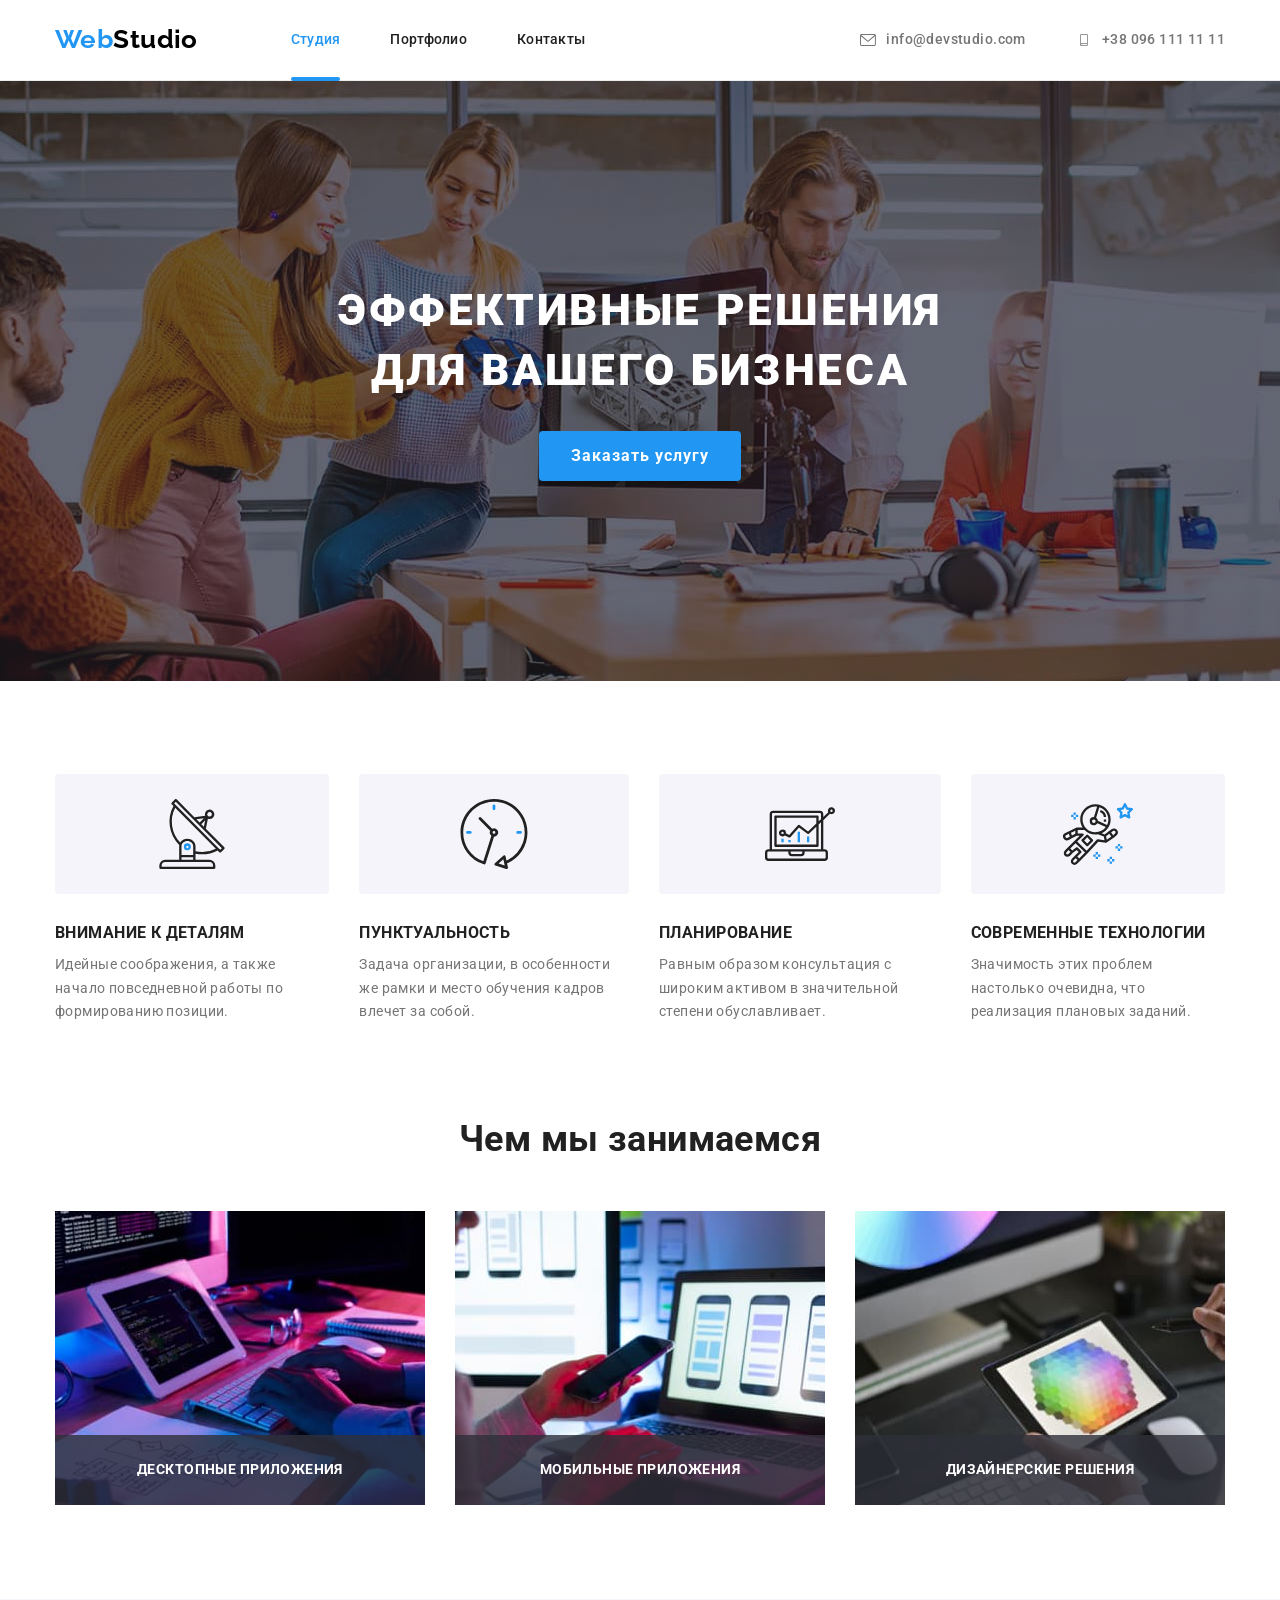
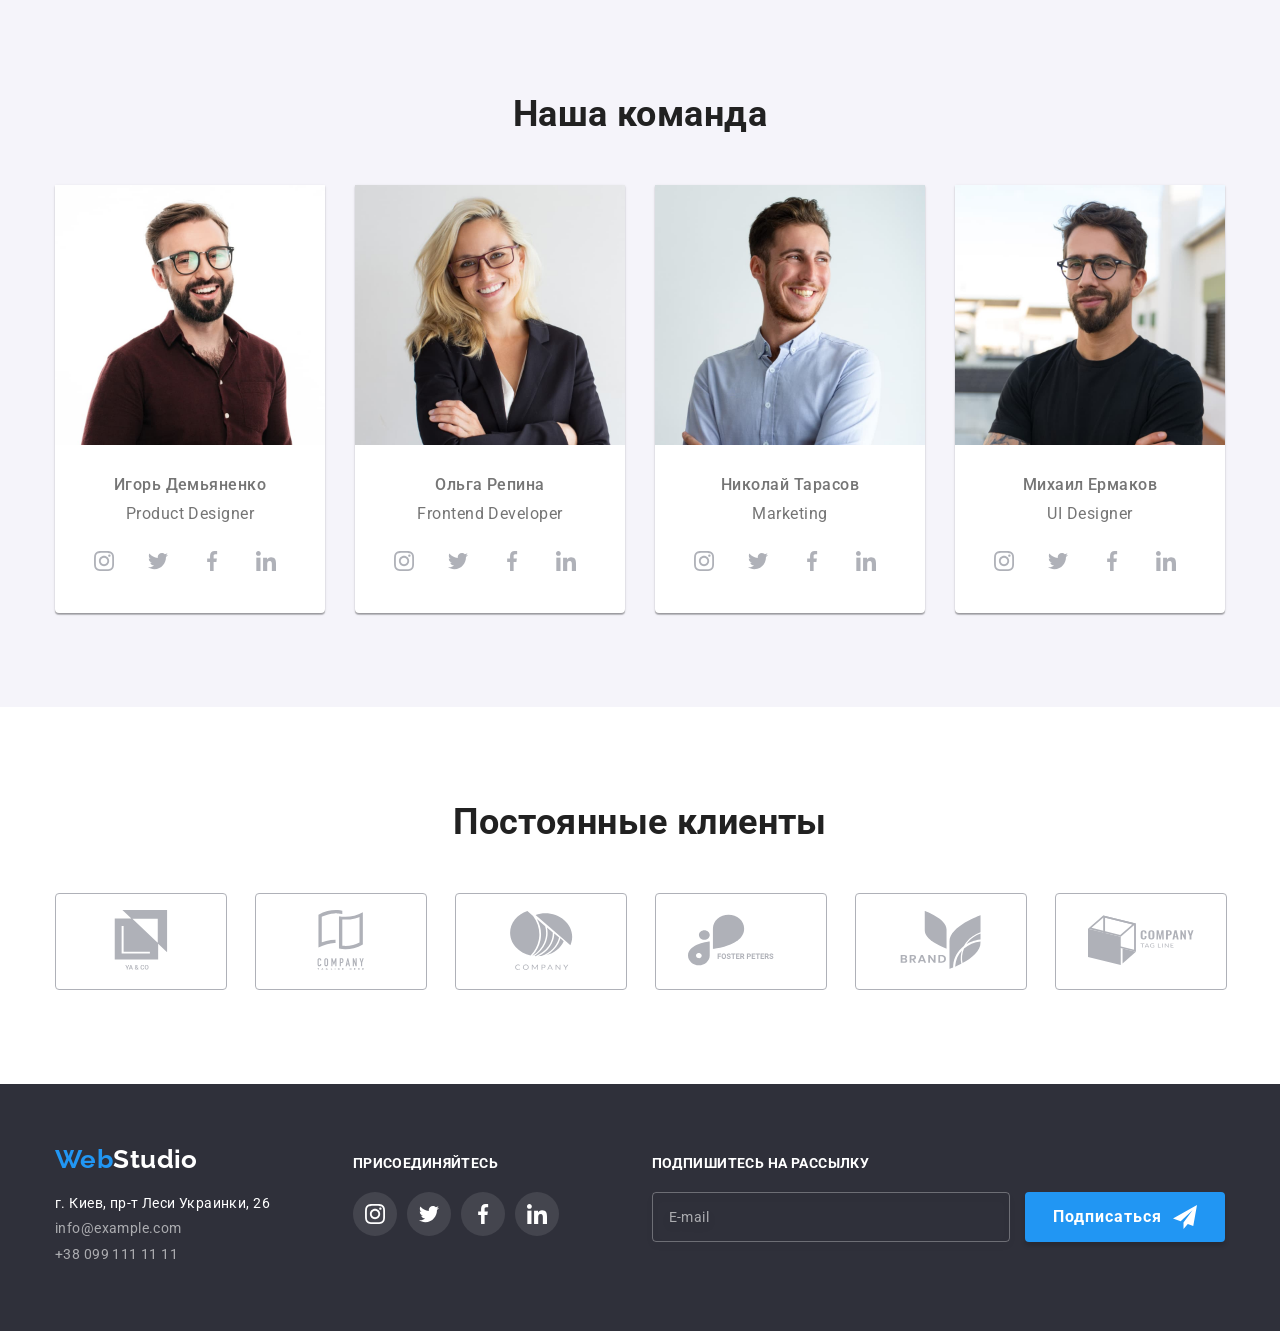
==== index.html @ c9995d9b "Добавляет БЭМ и SASS" ====
<!DOCTYPE html>
<html lang="ru">
  <head>
    <meta charset="UTF-8" />
    <meta http-equiv="X-UA-Compatible" content="IE=edge" />
    <meta name="viewport" content="width=device-width, initial-scale=1.0" />
    <title>Web Studio</title>
    <link rel="preconnect" href="https://fonts.gstatic.com" />
    <link
      href="https://fonts.googleapis.com/css2?family=Raleway:wght@700&family=Roboto:wght@400;500;700;900&display=swap"
      rel="stylesheet"
    />
    <link
      rel="stylesheet"
      href="https://cdnjs.cloudflare.com/ajax/libs/modern-normalize/1.0.0/modern-normalize.min.css"
    />
    <link rel="stylesheet" href="./css/main.min.css" />
  </head>
  <body>
    <!-- Шапка сайта -->
    <header class="site-header">
      <div class="conteiner site-header__conteiner">
        <!-- Логотип -->
        <a href="./index.html" class="logo"><span class="logo__accent">Web</span>Studio</a>
        <!-- Навигация -->
        <nav class="site-header__nav">
          <ul class="site-nav__list">
            <li class="site-nav__item">
              <a href="./index.html" class="site-nav__link site-nav__link--current">Студия</a>
            </li>
            <li class="site-nav__item">
              <a href="./portfolio.html" class="site-nav__link">Портфолио</a>
            </li>
            <li class="site-nav__item"><a href="#" class="site-nav__link">Контакты</a></li>
          </ul>
        </nav>
        <!-- Контакты в шапке -->
        <ul class="header-contacts">
          <li class="header-contacts__item">
            <a href="mailto:info@devstudio.com" class="link header-contacts__link">
              <svg class="header-contacts__icon">
                <use href="./images/icons/icons.svg#icon-envelope"></use>
              </svg>
              info@devstudio.com</a
            >
          </li>
          <li class="header-contacts__item">
            <a href="tel:+380961111111" class="header-contacts__link">
              <svg class="header-contacts__icon">
                <use href="./images/icons/icons.svg#icon-smartphone"></use>
              </svg>
              +38 096 111 11 11</a
            >
          </li>
        </ul>
      </div>
    </header>

    <!-- Основной контент -->
    <main>
      <!-- Герой -->
      <section class="hero">
        <div class="conteiner hero__conteiner">
          <h1 class="hero__title">Эффективные решения <br />для вашего бизнеса</h1>

          <button type="button" class="btn-hero" data-modal-open>Заказать услугу</button>
        </div>
      </section>

      <!-- Особенности -->
      <section class="feature">
        <div class="conteiner">
          <h2 class="visually-hidden">Особенности</h2>
          <ul class="feature__list">
            <li class="feature__item feature__item--details">
              <h3 class="feature__title">Внимание к деталям</h3>
              <p>
                Идейные соображения, а также начало повседневной работы по формированию позиции.
              </p>
            </li>
            <li class="feature__item feature__item--clock">
              <h3 class="feature__title">Пунктуальность</h3>
              <p>
                Задача организации, в особенности же рамки и место обучения кадров влечет за собой.
              </p>
            </li>
            <li class="feature__item feature__item--diagram">
              <h3 class="feature__title">Планирование</h3>
              <p>
                Равным образом консультация с широким активом в значительной степени обуславливает.
              </p>
            </li>
            <li class="feature__item feature__item--astronaut">
              <h3 class="feature__title">Современные технологии</h3>
              <p>Значимость этих проблем настолько очевидна, что реализация плановых заданий.</p>
            </li>
          </ul>
        </div>
      </section>

      <!-- Чем мы занимаемся -->
      <section class="our-work">
        <div class="conteiner">
          <h2 class="conteiner__title">Чем мы занимаемся</h2>

          <ul class="work__list">
            <li class="work__item">
              <img src="./images/dev.jpg" alt="Разработка" width="370" class="work__image" />
              <p class="work__title">Десктопные приложения</p>
            </li>
            <li class="work__item">
              <img
                src="./images/mobile.jpg"
                alt="Мобильные приложения"
                width="370"
                class="work__image"
              />
              <p class="work__title">Мобильные приложения</p>
            </li>
            <li class="work__item">
              <img src="./images/design.jpg" alt="Дизайн" width="370" class="work__image" />
              <p class="work__title">Дизайнерские решения</p>
            </li>
          </ul>
        </div>
      </section>

      <!-- Наша команда -->
      <section class="team-section">
        <div class="conteiner">
          <h2 class="conteiner__title">Наша команда</h2>
          <ul class="team">
            <li class="team__item">
              <img
                src="./images/team/designer.jpg"
                alt="Фото Игоря Демьяненко"
                width="270"
                class="team__image"
              />
              <div class="team__description">
                <h3 class="team__title">Игорь Демьяненко</h3>
                <p class="team__profession">Product Designer</p>
                <ul class="social">
                  <li class="social__item">
                    <a href="#" class="link social__link">
                      <svg class="social__icon">
                        <use href="./images/icons/icons.svg#icon-instagram"></use>
                      </svg>
                    </a>
                  </li>
                  <li class="social__item">
                    <a href="#" class="social__link">
                      <svg class="social__icon">
                        <use href="./images/icons/icons.svg#icon-twitter"></use>
                      </svg>
                    </a>
                  </li>
                  <li class="social__item">
                    <a href="#" class="social__link">
                      <svg class="social__icon">
                        <use href="./images/icons/icons.svg#icon-facebook"></use>
                      </svg>
                    </a>
                  </li>
                  <li class="social__item">
                    <a href="#" class="social__link">
                      <svg class="social__icon">
                        <use href="./images/icons/icons.svg#icon-linkedin"></use>
                      </svg>
                    </a>
                  </li>
                </ul>
              </div>
            </li>
            <li class="team__item">
              <img
                src="./images/team/developer.jpg"
                alt="Фото Ольги Репиной"
                width="270"
                class="team__image"
              />
              <div class="team__description">
                <h3 class="team__title">Ольга Репина</h3>
                <p class="team__profession">Frontend Developer</p>
                <ul class="social">
                  <li class="social__item">
                    <a href="#" class="social__link">
                      <svg class="social__icon">
                        <use href="./images/icons/icons.svg#icon-instagram"></use>
                      </svg>
                    </a>
                  </li>
                  <li class="social__item">
                    <a href="#" class="social__link">
                      <svg class="social__icon">
                        <use href="./images/icons/icons.svg#icon-twitter"></use>
                      </svg>
                    </a>
                  </li>
                  <li class="social__item">
                    <a href="#" class="social__link">
                      <svg class="social__icon">
                        <use href="./images/icons/icons.svg#icon-facebook"></use>
                      </svg>
                    </a>
                  </li>
                  <li class="social__item">
                    <a href="#" class="social__link">
                      <svg class="social__icon">
                        <use href="./images/icons/icons.svg#icon-linkedin"></use>
                      </svg>
                    </a>
                  </li>
                </ul>
              </div>
            </li>
            <li class="team__item">
              <img
                src="./images/team/marketing.jpg"
                alt="Фото Николая Тарасова"
                width="270"
                class="team__image"
              />
              <div class="team__description">
                <h3 class="team__title">Николай Тарасов</h3>
                <p class="team__profession">Marketing</p>
                <ul class="social">
                  <li class="social__item">
                    <a href="#" class="social__link">
                      <svg class="social__icon">
                        <use href="./images/icons/icons.svg#icon-instagram"></use>
                      </svg>
                    </a>
                  </li>
                  <li class="social__item">
                    <a href="#" class="social__link">
                      <svg class="social__icon">
                        <use href="./images/icons/icons.svg#icon-twitter"></use>
                      </svg>
                    </a>
                  </li>
                  <li class="social__item">
                    <a href="#" class="social__link">
                      <svg class="social__icon">
                        <use href="./images/icons/icons.svg#icon-facebook"></use>
                      </svg>
                    </a>
                  </li>
                  <li class="social__item">
                    <a href="#" class="social__link">
                      <svg class="social__icon">
                        <use href="./images/icons/icons.svg#icon-linkedin"></use>
                      </svg>
                    </a>
                  </li>
                </ul>
              </div>
            </li>
            <li class="team__item">
              <img
                src="./images/team/uidesigner.jpg"
                alt="Фото Михаила Ермакова"
                width="270"
                class="team__image"
              />
              <div class="team__description">
                <h3 class="team__title">Михаил Ермаков</h3>
                <p class="team__profession">UI Designer</p>
                <ul class="social">
                  <li class="social__item">
                    <a href="#" class="social__link">
                      <svg class="social__icon">
                        <use href="./images/icons/icons.svg#icon-instagram"></use>
                      </svg>
                    </a>
                  </li>
                  <li class="social__item">
                    <a href="#" class="social__link">
                      <svg class="social__icon">
                        <use href="./images/icons/icons.svg#icon-twitter"></use>
                      </svg>
                    </a>
                  </li>
                  <li class="social__item">
                    <a href="#" class="social__link">
                      <svg class="social__icon">
                        <use href="./images/icons/icons.svg#icon-facebook"></use>
                      </svg>
                    </a>
                  </li>
                  <li class="social__item">
                    <a href="#" class="social__link">
                      <svg class="social__icon">
                        <use href="./images/icons/icons.svg#icon-linkedin"></use>
                      </svg>
                    </a>
                  </li>
                </ul>
              </div>
            </li>
          </ul>
        </div>
      </section>

      <!-- Постоянные клиенты -->
      <section class="clients">
        <div class="conteiner">
          <h2 class="conteiner__title">Постоянные клиенты</h2>
          <ul class="clients__list">
            <li class="clients__item">
              <a href="#" class="clients__link">
                <svg class="clients__icon">
                  <use href="./images/icons/icons.svg#icon-yaco"></use>
                </svg>
              </a>
            </li>
            <li class="clients__item">
              <a href="#" class="clients__link">
                <svg class="clients__icon">
                  <use href="./images/icons/icons.svg#icon-tagline"></use>
                </svg>
              </a>
            </li>
            <li class="clients__item">
              <a href="#" class="clients__link">
                <svg class="clients__icon">
                  <use href="./images/icons/icons.svg#icon-company"></use>
                </svg>
              </a>
            </li>
            <li class="clients__item">
              <a href="#" class="clients__link">
                <svg class="clients__icon">
                  <use href="./images/icons/icons.svg#icon-foster"></use>
                </svg>
              </a>
            </li>
            <li class="clients__item">
              <a href="#" class="clients__link">
                <svg class="clients__icon">
                  <use href="./images/icons/icons.svg#icon-brand"></use>
                </svg>
              </a>
            </li>
            <li class="clients__item">
              <a href="#" class="clients__link">
                <svg class="clients__icon">
                  <use href="./images/icons/icons.svg#icon-taglineco"></use>
                </svg>
              </a>
            </li>
          </ul>
        </div>
      </section>
    </main>

    <!-- Футер -->
    <footer class="site-footer">
      <div class="conteiner site-footer__conteiner">
        <div class="contact-box">
          <a href="./index.html" class="logo site-footer__logo"
            ><span class="logo__accent">Web</span>Studio</a
          >
          <address>
            <ul class="contact-box__list">
              <li class="contact-box__item">
                <p class="contact-box__address">г. Киев, пр-т Леси Украинки, 26</p>
              </li>
              <li class="contact-box__item">
                <a href="mailto:info@example.com" class="contact-box__link">info@example.com</a>
              </li>
              <li class="contact-box__item">
                <a href="tel:+380991111111" class="contact-box__link">+38 099 111 11 11</a>
              </li>
            </ul>
          </address>
        </div>
        <div class="footer-social">
          <h2 class="footer-social__title">Присоединяйтесь</h2>
          <ul class="footer-social__list">
            <li class="footer-social__item">
              <a href="#" class="footer-socail__link footer-socail__link--instagram"> </a>
            </li>
            <li class="footer-social__item">
              <a href="#" class="footer-socail__link footer-socail__link--twitter"> </a>
            </li>
            <li class="footer-social__item">
              <a href="#" class="footer-socail__link footer-socail__link--facebook"> </a>
            </li>
            <li class="footer-social__item">
              <a href="#" class="footer-socail__link footer-socail__link--linkedin"> </a>
            </li>
          </ul>
        </div>
        <div class="mailing-form">
          <form class="js-mailing-form" autocomplete="off">
            <label for="email" class="js-mailing-form__label">Подпишитесь на рассылку</label>

            <input
              type="email"
              name="mail"
              id="email"
              class="js-mailing-form__input"
              placeholder="E-mail"
              required
            />
            <button type="submit" class="btn-mailing">
              Подписаться
              <svg class="js-mailing-form__icon">
                <use href="./images/icons/icons.svg#icon-send"></use>
              </svg>
            </button>
          </form>
        </div>
      </div>
    </footer>

    <!-- Модальное окно -->

    <div class="backdrop is-hidden" data-modal>
      <div class="modal">
        <button type="button" class="btn-close" data-modal-close>
          <svg class="btn-close__icon">
            <use href="./images/icons/icons.svg#icon-close"></use>
          </svg>
        </button>

        <form class="js-order-form" autocomplete="off">
          <p class="js-order-form__title">Оставьте свои данные, мы вам перезвоним</p>

          <label class="js-order-form__field">
            <span class="js-order-form__label">Имя</span>
            <input type="text" name="user-name" class="js-order-form__input" required />
            <svg class="js-order-form__icon">
              <use href="./images/icons/icons.svg#icon-person"></use>
            </svg>
          </label>

          <label class="js-order-form__field">
            <span class="js-order-form__label">Телефон</span>
            <input type="tel" name="phone_number" class="js-order-form__input" required />
            <svg class="js-order-form__icon">
              <use href="./images/icons/icons.svg#icon-tel"></use>
            </svg>
          </label>

          <label class="js-order-form__field">
            <span class="js-order-form__label">Почта</span>
            <input type="email" name="mail" class="js-order-form__input" required />
            <svg class="js-order-form__icon">
              <use href="./images/icons/icons.svg#icon-mail"></use>
            </svg>
          </label>

          <label class="js-order-form__field js-order-form__field--comment">
            <span class="js-order-form__label">Комментарий</span>
            <textarea
              name="comment"
              rows="5"
              placeholder="Введите текст"
              class="js-order-form__comment"
            ></textarea>
          </label>

          <label class="js-order-form__consent">
            <input
              type="checkbox"
              name="policy"
              class="visually-hidden js-order-form__checkbox"
              required
            />
            <svg class="js-order-form__icon--checkbox">
              <use href="./images/icons/icons.svg#icon-check"></use>
            </svg>
            <span class="js-order-form__consent-text"
              >Соглашаюсь с рассылкой и принимаю&nbsp;<a href="#" class="js-order-form__contract"
                >Условия договора</a
              ></span
            >
          </label>

          <button type="submit" class="btn-submit">Отправить</button>
        </form>
      </div>
    </div>

    <script src="./js/modal.js"></script>
    <script>
      (() => {
        document.querySelector('.js-mailing-form').addEventListener('submit', e => {
          e.preventDefault();

          new FormData(e.currentTarget).forEach((value, name) => console.log(`${name}: ${value}`));
          e.currentTarget.reset();
        });
      })();
    </script>

    <script>
      (() => {
        document.querySelector('.js-order-form').addEventListener('submit', e => {
          e.preventDefault();

          new FormData(e.currentTarget).forEach((value, name) => console.log(`${name}: ${value}`));

          e.currentTarget.reset();
        });
      })();
    </script>
  </body>
</html>
---- css/main.min.css ----
.hero,.feature,.our-work,.team-section,.clients,.portfolio{margin:0;padding-top:94px;padding-bottom:94px}.conteiner__title,.feature__title,.work__title,.card__title,.footer-social__title,.js-mailing-form__label,.js-order-form__title{font-weight:700;margin-top:0}.logo,.site-nav__link,.header-contacts__link,.social__link,.clients__link,.portfolio__link,.contact-box__link,.footer-socail__link{text-decoration:none;-webkit-transition-property:background-color, color, border-color, fill, -webkit-box-shadow;transition-property:background-color, color, border-color, fill, -webkit-box-shadow;transition-property:background-color, color, box-shadow, border-color, fill;transition-property:background-color, color, box-shadow, border-color, fill, -webkit-box-shadow;-webkit-transition-duration:250ms;transition-duration:250ms;-webkit-transition-timing-function:cubic-bezier(0.4, 0, 0.2, 1);transition-timing-function:cubic-bezier(0.4, 0, 0.2, 1)}.site-nav__list,.header-contacts,.feature__list,.work__list,.team,.social,.clients__list,.filter__list,.portfolio__list,.contact-box__list,.footer-social__list{padding:0;margin:0;list-style:none}.btn-hero,.btn-filter,.btn-mailing,.btn-submit{text-align:center;font-family:inherit;font-weight:500;font-size:16px;line-height:1.63;cursor:pointer;border:0;border-radius:4px;-webkit-transition-property:background-color, color, -webkit-box-shadow;transition-property:background-color, color, -webkit-box-shadow;transition-property:background-color, color, box-shadow;transition-property:background-color, color, box-shadow, -webkit-box-shadow;-webkit-transition-duration:250ms;transition-duration:250ms;-webkit-transition-timing-function:cubic-bezier(0.4, 0, 0.2, 1);transition-timing-function:cubic-bezier(0.4, 0, 0.2, 1)}.visually-hidden:not(:focus):not(:active){width:1px;height:1px;margin:-1px;border:0;padding:0;white-space:nowrap;-webkit-clip-path:inset(100%);clip-path:inset(100%);clip:rect(0 0 0 0);overflow:hidden}body{color:#757575;font-family:Roboto,sans-serif;font-size:14px;letter-spacing:0.03em}h1,h2,h3,p{margin:0}.conteiner{display:block;width:1200px;margin-left:auto;margin-right:auto;margin-top:0;margin-bottom:0;padding:0 15px}.conteiner__title{font-size:36px;line-height:1.17;text-align:center;color:#212121}.site-header{background-color:#fff;border-bottom:1px solid #ececec}.site-header__conteiner{display:-webkit-box;display:-ms-flexbox;display:flex;-webkit-box-align:center;-ms-flex-align:center;align-items:center}.logo{font-family:Raleway;font-weight:700;font-size:26px;line-height:1.2;color:#000}.logo__accent{color:#2196f3}.site-footer__logo{display:block;margin-bottom:20px;color:#fff}.site-header__nav{margin-left:93px;font-weight:500;line-height:1.14;letter-spacing:0.02em}.site-nav__list{display:-webkit-box;display:-ms-flexbox;display:flex}.site-nav__item:not(:last-child){margin-right:50px}.site-nav__link{display:block;padding-top:32px;padding-bottom:32px;color:#212121}.site-nav__link:hover,.site-nav__link:focus{color:#2196f3}.site-nav__link--current{position:relative;color:#2196f3}.site-nav__link--current::after{position:absolute;content:'';bottom:-1px;left:0;width:100%;height:4px;background:#2196f3;border-radius:2px}.header-contacts{display:-webkit-box;display:-ms-flexbox;display:flex;-webkit-box-align:center;-ms-flex-align:center;align-items:center;margin-left:auto;font-weight:500;font-size:14px;line-height:1.14}.header-contacts__item:not(:last-child){margin-right:50px}.header-contacts__link{display:-webkit-box;display:-ms-flexbox;display:flex;-webkit-box-align:center;-ms-flex-align:center;align-items:center;padding-top:32px;padding-bottom:32px;color:#757575}.header-contacts__link:hover,.header-contacts__link:focus{color:#2196f3}.header-contacts__icon{width:16px;height:12px;margin-right:10px;text-align:center;fill:currentColor}.btn-hero{padding-top:10px;padding-bottom:10px;padding-right:32px;padding-left:32px;font-weight:700;line-height:1.88;letter-spacing:0.06em;background-color:#2196f3;color:#fff;-webkit-box-shadow:0px 4px 4px rgba(0,0,0,0.15);box-shadow:0px 4px 4px rgba(0,0,0,0.15)}.btn-hero:focus,.btn-hero:hover{background-color:#188ce8}.btn-filter{padding:6px 22px;background-color:#f5f4fa;color:#212121}.btn-filter:hover,.btn-filter:focus,.btn-filter:active{background-color:#2196f3;color:#fff;-webkit-box-shadow:0px 3px 1px rgba(0,0,0,0.1),0px 1px 2px rgba(0,0,0,0.08),0px 2px 2px rgba(0,0,0,0.12);box-shadow:0px 3px 1px rgba(0,0,0,0.1),0px 1px 2px rgba(0,0,0,0.08),0px 2px 2px rgba(0,0,0,0.12)}.btn-mailing{display:-webkit-inline-box;display:-ms-inline-flexbox;display:inline-flex;-webkit-box-pack:justify;-ms-flex-pack:justify;justify-content:space-between;-webkit-box-align:center;-ms-flex-align:center;align-items:center;padding:10px 28px;width:200px;font-family:inherit;font-weight:700;line-height:1.875;letter-spacing:0.06em;background-color:#2196f3;color:#fff;-webkit-box-shadow:0px 4px 4px rgba(0,0,0,0.15);box-shadow:0px 4px 4px rgba(0,0,0,0.15)}.btn-mailing:focus,.btn-mailing:hover{background-color:#188ce8}.btn-close{display:-webkit-box;display:-ms-flexbox;display:flex;-webkit-box-pack:center;-ms-flex-pack:center;justify-content:center;-webkit-box-align:center;-ms-flex-align:center;align-items:center;position:absolute;top:8px;right:8px;width:30px;height:30px;background-color:#fff;border:1px solid rgba(0,0,0,0.1);border-radius:50%;cursor:pointer}.btn-close__icon{position:absolute;top:50%;-webkit-transform:translateY(-50%);transform:translateY(-50%);width:18px;height:18px;fill:#000;-webkit-transition-property:fill;transition-property:fill;-webkit-transition-duration:250ms;transition-duration:250ms;-webkit-transition-timing-function:cubic-bezier(0.4, 0, 0.2, 1);transition-timing-function:cubic-bezier(0.4, 0, 0.2, 1)}.btn-close:hover .btn-close__icon,.btn-close:focus .btn-close__icon{fill:#2196f3}.btn-submit{display:block;padding:10px 55px;margin-right:auto;margin-left:auto;font-family:inherit;letter-spacing:0.06em;font-weight:700;line-height:1.875;background-color:#2196f3;color:#fff;-webkit-box-shadow:0px 4px 4px rgba(0,0,0,0.15);box-shadow:0px 4px 4px rgba(0,0,0,0.15)}.btn-submit:focus,.btn-submit:hover{background-color:#188ce8}.hero{max-width:1600px;height:600px;margin-left:auto;margin-right:auto;padding:0;background-color:#c4c4c4;background-image:-webkit-gradient(linear, left top, right top, from(rgba(47,48,58,0.4)), to(rgba(47,48,58,0.4))),url("../images/hero.jpg");background-image:linear-gradient(to right, rgba(47,48,58,0.4), rgba(47,48,58,0.4)),url("../images/hero.jpg");background-repeat:no-repeat;background-position:center;background-size:cover}.hero__conteiner{padding-top:200px;padding-bottom:200px;text-align:center}.hero__title{margin-top:0;margin-right:auto;margin-bottom:30px;margin-left:auto;font-weight:900;font-size:44px;line-height:1.36;letter-spacing:0.06em;text-transform:uppercase;color:#fff}.feature__list{display:-webkit-box;display:-ms-flexbox;display:flex;line-height:1.71}.feature__item:not(:last-child){margin-right:30px}.feature__item::before{display:block;content:'';height:120px;margin-bottom:30px;border-radius:4px;background-size:70px;background-repeat:no-repeat;background-position:center;background-color:#f5f4fa}.feature__item--details::before{background-image:url(../images/icons/details-icon.svg)}.feature__item--clock::before{background-image:url(../images/icons/clock-icon.svg)}.feature__item--diagram::before{background-image:url(../images/icons/diagram-icon.svg)}.feature__item--astronaut::before{background-image:url(../images/icons/astronaut-icon.svg)}.feature__title{margin-bottom:10px;line-height:1.14;text-transform:uppercase;color:#212121}.our-work{padding-top:0}.conteiner__title{margin-bottom:50px}.work__list{display:-webkit-box;display:-ms-flexbox;display:flex}.work__image{display:block;height:auto}.work__item{width:calc((100% - 60px) / 3);position:relative}.work__item:not(last-child){margin-right:30px}.work__title{display:-webkit-box;display:-ms-flexbox;display:flex;-webkit-box-pack:center;-ms-flex-pack:center;justify-content:center;-webkit-box-align:center;-ms-flex-align:center;align-items:center;position:absolute;bottom:0;height:70px;margin-bottom:0;width:100%;text-transform:uppercase;background-color:rgba(47,48,58,0.8);color:#fff}.team-section{background-color:#f5f4fa}.team{display:-webkit-box;display:-ms-flexbox;display:flex}.team__item{background-color:#fff;-webkit-box-shadow:0px 1px 3px rgba(0,0,0,0.12),0px 1px 1px rgba(0,0,0,0.14),0px 2px 1px rgba(0,0,0,0.2);box-shadow:0px 1px 3px rgba(0,0,0,0.12),0px 1px 1px rgba(0,0,0,0.14),0px 2px 1px rgba(0,0,0,0.2);border-radius:0px 0px 4px 4px}.team__item:not(last-child){margin-right:30px}.team__image{display:block}.team__title{margin-bottom:10px;font-weight:500;font-size:16px;line-height:1.19;letter-spacing:0.03em}.team__description{padding-top:30px;padding-bottom:30px;text-align:center}.team__profession{margin-bottom:16px;font-size:16px;line-height:1.19;letter-spacing:0.03em}.social{display:-webkit-inline-box;display:-ms-inline-flexbox;display:inline-flex}.social__item{width:44px;height:44px}.social__item:not(last-child){margin-right:10px}.social__link{display:-webkit-box;display:-ms-flexbox;display:flex;width:44px;height:44px;-webkit-box-pack:center;-ms-flex-pack:center;justify-content:center;-webkit-box-align:center;-ms-flex-align:center;align-items:center;background-color:#fff;color:#afb1b8;border-radius:50%}.social__link:hover,.social__link:focus{background-color:#2196f3;color:#fff}.social__icon{width:20px;height:20px;fill:currentColor}.social__icon:hover,.social__icon:focus{fill:currentColor}.clients{background-color:#fff}.clients__list{display:-webkit-inline-box;display:-ms-inline-flexbox;display:inline-flex}.clients__item{width:170px}.clients__item:not(last-child){margin-right:30px}.clients__link{display:inline-block;padding:16px 32px;background-color:#fff;color:#afb1b8;border:1px solid #afb1b8;border-radius:4px}.clients__link:hover,.clients__link:focus{color:#2196f3;border-color:#2196f3}.clients__icon{width:106px;height:60px;fill:currentColor}.clients__icon:hover,.clients__icon:focus{fill:currentColor}.filter__list{display:-webkit-box;display:-ms-flexbox;display:flex;-ms-flex-wrap:nowrap;flex-wrap:nowrap;-webkit-box-pack:center;-ms-flex-pack:center;justify-content:center;margin-bottom:50px}.filter__item:not(:last-child){margin-right:8px}.portfolio__list{display:-webkit-box;display:-ms-flexbox;display:flex;-ms-flex-wrap:wrap;flex-wrap:wrap;margin:-15px}.portfolio__item{width:calc((100% - 90px) / 3);margin:15px}.portfolio__link{display:block}.portfolio__link:hover,.portfolio__link:focus{-webkit-box-shadow:0px 1px 1px rgba(0,0,0,0.12),0px 4px 4px rgba(0,0,0,0.06),1px 4px 6px rgba(0,0,0,0.16);box-shadow:0px 1px 1px rgba(0,0,0,0.12),0px 4px 4px rgba(0,0,0,0.06),1px 4px 6px rgba(0,0,0,0.16)}.card__thumb{position:relative;overflow:hidden}.card__image{display:block}.card__description{margin-top:0;padding:20px 24px;border:1px solid #eeeeee;border-top:0}.card__title{font-size:18px;line-height:2;letter-spacing:0.06em;color:#212121;margin-bottom:4px}.card__text{font-size:16px;line-height:1.87;letter-spacing:0.03em;color:#757575}.card__overlay{position:absolute;top:0;left:0;width:100%;height:100%;padding:63px 24px;-webkit-transform:translateY(100%);transform:translateY(100%);font-size:18px;line-height:1.556;letter-spacing:0.03em;color:#fff;background-color:rgba(33,150,243,0.9);-webkit-transition-property:-webkit-transform;transition-property:-webkit-transform;transition-property:transform;transition-property:transform, -webkit-transform;-webkit-transition-duration:250ms;transition-duration:250ms;-webkit-transition-timing-function:cubic-bezier(0.4, 0, 0.2, 1);transition-timing-function:cubic-bezier(0.4, 0, 0.2, 1)}.portfolio__link:hover .card__overlay{-webkit-transform:translateY(0);transform:translateY(0);overflow:auto}.portfolio__link:focus .card__overlay{-webkit-transform:translateY(0);transform:translateY(0);overflow:auto}.site-footer{font-size:14px;line-height:1.17;letter-spacing:0.03em;background-color:#2f303a;color:#fff;padding-top:60px;padding-bottom:60px}.site-footer__conteiner{display:-webkit-box;display:-ms-flexbox;display:flex;-ms-flex-wrap:wrap;flex-wrap:wrap;-webkit-box-align:baseline;-ms-flex-align:baseline;align-items:baseline;-webkit-box-pack:justify;-ms-flex-pack:justify;justify-content:space-between}.contact-box__list{display:-webkit-box;display:-ms-flexbox;display:flex;-webkit-box-orient:vertical;-webkit-box-direction:normal;-ms-flex-direction:column;flex-direction:column;font-family:inherit;font-style:normal}.contact-box__item:not(last-child){margin-bottom:9px}.contact-box__link{color:rgba(255,255,255,0.6)}.contact-box__link:hover,.contact-box__link:focus{color:#2196f3}.footer-social{display:-webkit-box;display:-ms-flexbox;display:flex;-webkit-box-orient:vertical;-webkit-box-direction:normal;-ms-flex-direction:column;flex-direction:column;font-family:inherit}.footer-social__title{margin-bottom:20px;font-size:14px;line-height:1.14;text-transform:uppercase}.footer-social__list{display:-webkit-box;display:-ms-flexbox;display:flex}.footer-social__item:not(last-child){margin-right:10px}.footer-socail__link{display:inline-block;width:44px;height:44px;background-repeat:no-repeat;background-position:center;background-size:20px;background-color:rgba(255,255,255,0.1);border-radius:50%}.footer-socail__link:hover,.footer-socail__link:focus{background-color:#2196f3}.footer-socail__link--instagram{background-image:url(../images/icons/instagram.svg)}.footer-socail__link--twitter{background-image:url(../images/icons/twitter.svg)}.footer-socail__link--facebook{background-image:url(../images/icons/facebook.svg)}.footer-socail__link--linkedin{background-image:url(../images/icons/linkedin.svg)}.js-mailing-form__label{display:block;margin-bottom:20px;font-size:14px;line-height:1.14;text-transform:uppercase}.js-mailing-form__input{width:358px;height:50px;padding:15px 16px;margin-right:12px;outline:none;color:#fff;background-color:inherit;border:1px solid rgba(255,255,255,0.3);-webkit-filter:drop-shadow(0px 4px 4px rgba(0,0,0,0.15));filter:drop-shadow(0px 4px 4px rgba(0,0,0,0.15));border-radius:4px}.js-mailing-form__input::-webkit-input-placeholder{line-height:1.25;letter-spacing:0.03em;color:rgba(255,255,255,0.6)}.js-mailing-form__input:-ms-input-placeholder{line-height:1.25;letter-spacing:0.03em;color:rgba(255,255,255,0.6)}.js-mailing-form__input::-ms-input-placeholder{line-height:1.25;letter-spacing:0.03em;color:rgba(255,255,255,0.6)}.js-mailing-form__input::placeholder{line-height:1.25;letter-spacing:0.03em;color:rgba(255,255,255,0.6)}.js-mailing-form__icon{width:24px;height:24px}.backdrop.is-hidden{visibility:hidden;opacity:0;pointer-events:none}.backdrop{position:fixed;top:0;left:0;width:100%;height:100%;visibility:visible;background-color:rgba(0,0,0,0.2);opacity:1;-webkit-transition-property:opacity, visibility;transition-property:opacity, visibility;-webkit-transition-duration:250ms;transition-duration:250ms;-webkit-transition-timing-function:cubic-bezier(0.4, 0, 0.2, 1);transition-timing-function:cubic-bezier(0.4, 0, 0.2, 1)}.modal{position:absolute;top:50%;left:50%;-webkit-transform:translate(-50%, -50%) scale(1);transform:translate(-50%, -50%) scale(1);opacity:1;width:528px;height:581px;-webkit-box-shadow:0px 1px 3px rgba(0,0,0,0.12),0px 1px 1px rgba(0,0,0,0.14),0px 2px 1px rgba(0,0,0,0.2);box-shadow:0px 1px 3px rgba(0,0,0,0.12),0px 1px 1px rgba(0,0,0,0.14),0px 2px 1px rgba(0,0,0,0.2);border-radius:4px;background-color:#fff;-webkit-transition:scale 500ms cubic-bezier(0.4, 0, 0.2, 1),-webkit-transform 250ms cubic-bezier(0.4, 0, 0.2, 1);transition:scale 500ms cubic-bezier(0.4, 0, 0.2, 1),-webkit-transform 250ms cubic-bezier(0.4, 0, 0.2, 1);transition:transform 250ms cubic-bezier(0.4, 0, 0.2, 1),scale 500ms cubic-bezier(0.4, 0, 0.2, 1);transition:transform 250ms cubic-bezier(0.4, 0, 0.2, 1),scale 500ms cubic-bezier(0.4, 0, 0.2, 1),-webkit-transform 250ms cubic-bezier(0.4, 0, 0.2, 1)}.backdrop.is-hidden .modal{-webkit-transform:translate(-50%, -50%) scale(1.1);transform:translate(-50%, -50%) scale(1.1)}.js-order-form{width:100%;height:100%;padding:40px}.js-order-form__title{margin-bottom:12px;font-size:20px;line-height:1.15;text-align:center;letter-spacing:0.03em;color:#212121}.js-order-form__field{position:relative;display:-webkit-box;display:-ms-flexbox;display:flex;-webkit-box-orient:vertical;-webkit-box-direction:normal;-ms-flex-direction:column;flex-direction:column;margin-bottom:10px}.js-order-form__label{margin-bottom:4px;font-family:inherit;font-size:12px;line-height:1.167;letter-spacing:0.01em}.js-order-form__input{height:40px;padding:11px 41px;font-family:inherit;font-size:12px;line-height:1.167;letter-spacing:0.01em;outline:none;color:#212121;border:1px solid rgba(33,33,33,0.2);border-radius:4px;-webkit-transition-property:border, color;transition-property:border, color;-webkit-transition-duration:250ms;transition-duration:250ms;-webkit-transition-timing-function:cubic-bezier(0.4, 0, 0.2, 1);transition-timing-function:cubic-bezier(0.4, 0, 0.2, 1)}.js-order-form__input:focus{border-color:#2196f3}.js-order-form__icon{position:absolute;bottom:50%;left:11px;width:18px;height:18px;-webkit-transform:translateY(100%);transform:translateY(100%);fill:#212121;-webkit-transition-property:fill;transition-property:fill;-webkit-transition-duration:250ms;transition-duration:250ms;-webkit-transition-timing-function:cubic-bezier(0.4, 0, 0.2, 1);transition-timing-function:cubic-bezier(0.4, 0, 0.2, 1)}.js-order-form__field:focus-within .js-order-form__icon{fill:#2196f3}.js-order-form__field--comment{margin-bottom:20px}.js-order-form__comment{width:100%;height:120px;resize:none;padding:12px 16px;outline:none;font-family:inherit;font-size:12px;line-height:1.167;letter-spacing:0.01em;color:#212121;border:1px solid rgba(33,33,33,0.2);border-radius:4px;-webkit-transition-property:border;transition-property:border;-webkit-transition-duration:250ms;transition-duration:250ms;-webkit-transition-timing-function:cubic-bezier(0.4, 0, 0.2, 1);transition-timing-function:cubic-bezier(0.4, 0, 0.2, 1)}.js-order-form__comment::-webkit-input-placeholder{color:rgba(117,117,117,0.5)}.js-order-form__comment:-ms-input-placeholder{color:rgba(117,117,117,0.5)}.js-order-form__comment::-ms-input-placeholder{color:rgba(117,117,117,0.5)}.js-order-form__comment::placeholder{color:rgba(117,117,117,0.5)}.js-order-form__comment:focus-within{border:1px solid #2196f3}.js-order-form__consent{display:-webkit-box;display:-ms-flexbox;display:flex;-ms-flex-pack:distribute;justify-content:space-around;-webkit-box-align:center;-ms-flex-align:center;align-items:center;margin-bottom:30px;-webkit-transition-property:outline;transition-property:outline;-webkit-transition-duration:250ms;transition-duration:250ms;-webkit-transition-timing-function:cubic-bezier(0.4, 0, 0.2, 1);transition-timing-function:cubic-bezier(0.4, 0, 0.2, 1)}.js-order-form__consent:focus-within{outline:1px solid #2196f3}.js-order-form__consent-text{line-height:1.714}.js-order-form__contract{color:#2196f3}.js-order-form__checkbox{position:absolute;width:1px;height:1px;margin:-1px;border:0;padding:0;clip:rect(0 0 0 0);overflow:hidden}.js-order-form__icon--checkbox{width:16px;height:15px;border:2px solid #212121;border-radius:2px;cursor:pointer;-webkit-transition-property:background-color;transition-property:background-color;-webkit-transition-duration:250ms;transition-duration:250ms;-webkit-transition-timing-function:cubic-bezier(0.4, 0, 0.2, 1);transition-timing-function:cubic-bezier(0.4, 0, 0.2, 1)}.js-order-form__checkbox:checked+.js-order-form__icon--checkbox{border:none;background-color:#2196f3}
/*# sourceMappingURL=main.min.css.map */
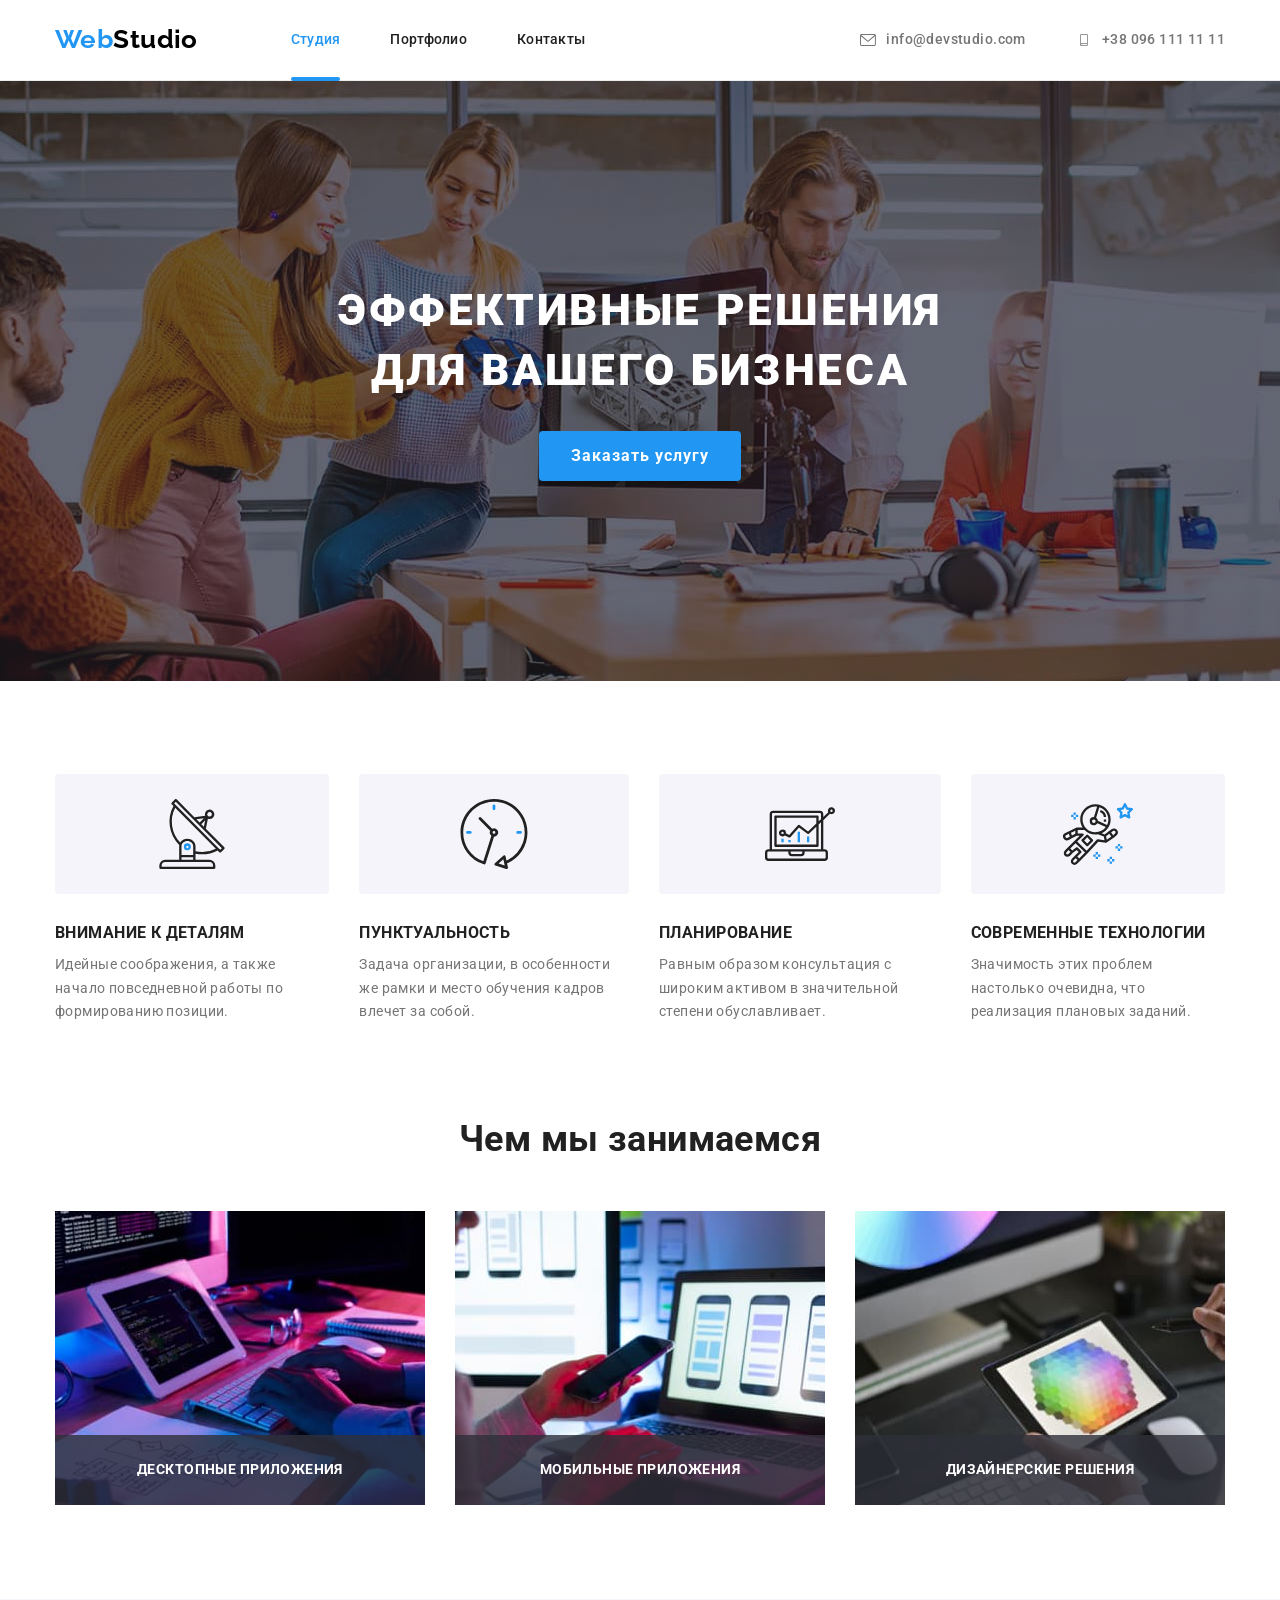
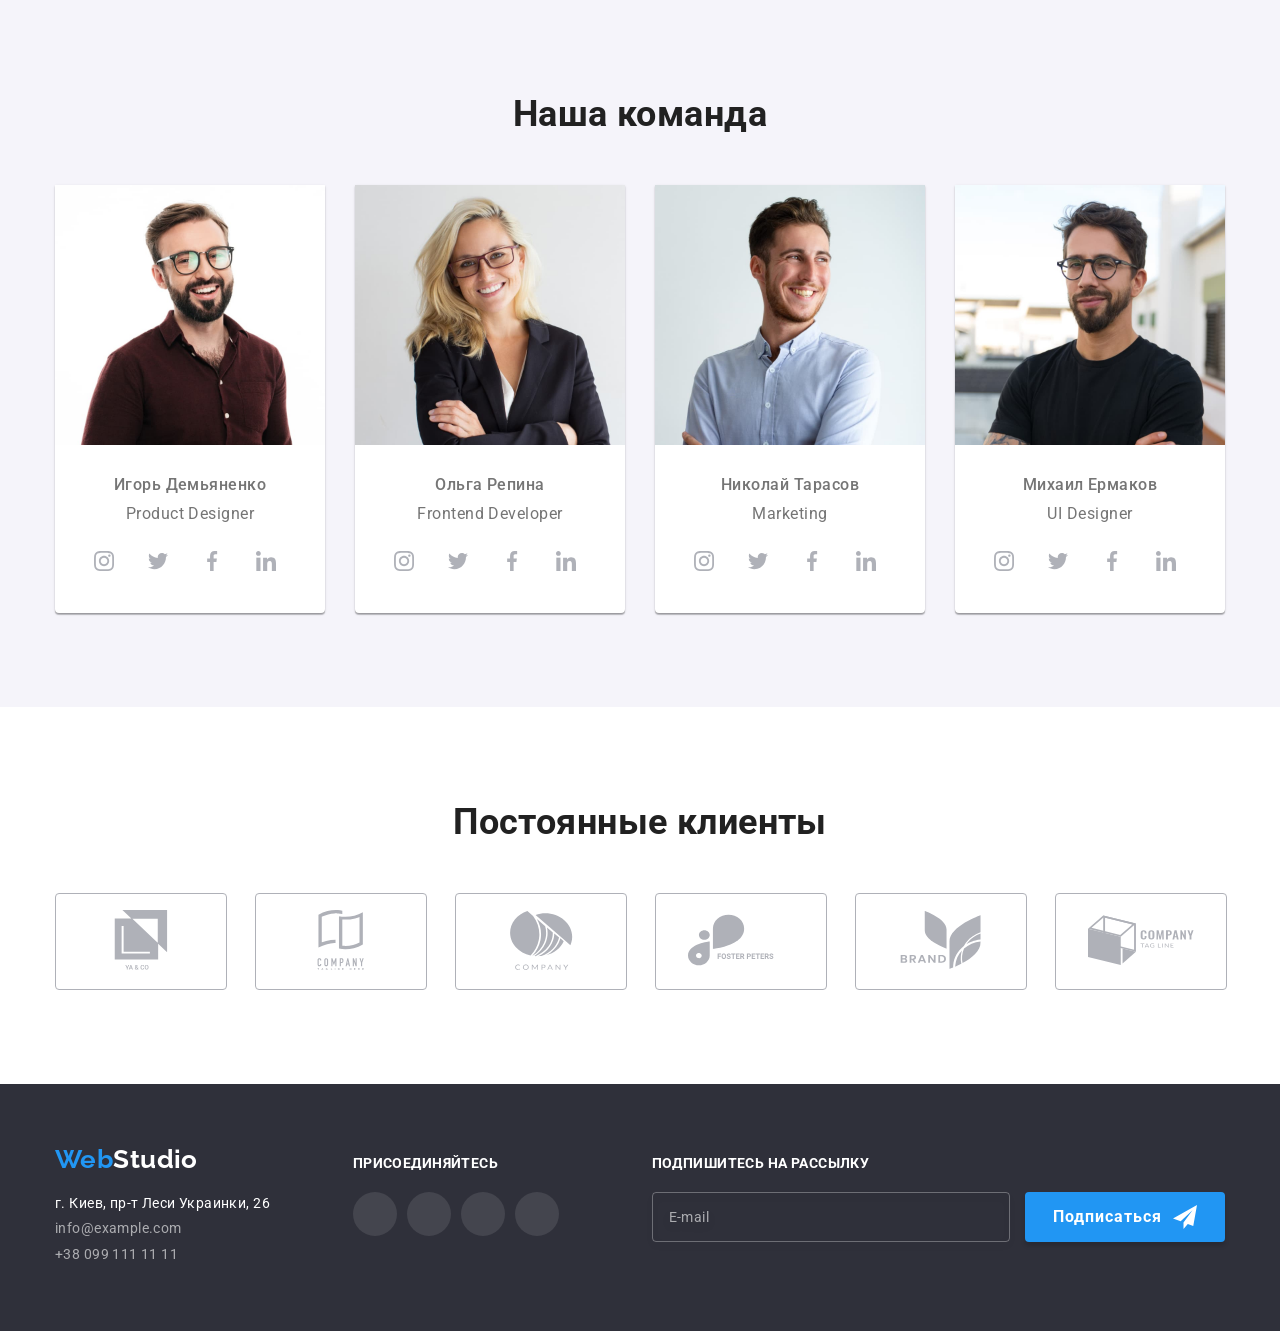
==== commit cabcb7de: "Исправляет БЭМ" ====
--- a/index.html
+++ b/index.html
@@ -24,7 +24,7 @@
         <a href="./index.html" class="logo"><span class="logo__accent">Web</span>Studio</a>
         <!-- Навигация -->
         <nav class="site-header__nav">
-          <ul class="site-nav__list">
+          <ul class="site-nav">
             <li class="site-nav__item">
               <a href="./index.html" class="site-nav__link site-nav__link--current">Студия</a>
             </li>
@@ -103,7 +103,7 @@
         <div class="conteiner">
           <h2 class="conteiner__title">Чем мы занимаемся</h2>
 
-          <ul class="work__list">
+          <ul class="work">
             <li class="work__item">
               <img src="./images/dev.jpg" alt="Разработка" width="370" class="work__image" />
               <p class="work__title">Десктопные приложения</p>
@@ -379,16 +379,16 @@
           <h2 class="footer-social__title">Присоединяйтесь</h2>
           <ul class="footer-social__list">
             <li class="footer-social__item">
-              <a href="#" class="footer-socail__link footer-socail__link--instagram"> </a>
+              <a href="#" class="footer-social__icon footer-social__icon--instagram"> </a>
             </li>
             <li class="footer-social__item">
-              <a href="#" class="footer-socail__link footer-socail__link--twitter"> </a>
+              <a href="#" class="footer-social__icon footer-social__icon--twitter"> </a>
             </li>
             <li class="footer-social__item">
-              <a href="#" class="footer-socail__link footer-socail__link--facebook"> </a>
+              <a href="#" class="footer-social__icon footer-social__icon--facebook"> </a>
             </li>
             <li class="footer-social__item">
-              <a href="#" class="footer-socail__link footer-socail__link--linkedin"> </a>
+              <a href="#" class="footer-social__icon footer-social__icon--linkedin"> </a>
             </li>
           </ul>
         </div>
@@ -469,7 +469,7 @@
               class="visually-hidden js-order-form__checkbox"
               required
             />
-            <svg class="js-order-form__icon--checkbox">
+            <svg class="js-order-form__check">
               <use href="./images/icons/icons.svg#icon-check"></use>
             </svg>
             <span class="js-order-form__consent-text"
--- a/css/main.min.css
+++ b/css/main.min.css
@@ -1,2 +1,2 @@
-.hero,.feature,.our-work,.team-section,.clients,.portfolio{margin:0;padding-top:94px;padding-bottom:94px}.conteiner__title,.feature__title,.work__title,.card__title,.footer-social__title,.js-mailing-form__label,.js-order-form__title{font-weight:700;margin-top:0}.logo,.site-nav__link,.header-contacts__link,.social__link,.clients__link,.portfolio__link,.contact-box__link,.footer-socail__link{text-decoration:none;-webkit-transition-property:background-color, color, border-color, fill, -webkit-box-shadow;transition-property:background-color, color, border-color, fill, -webkit-box-shadow;transition-property:background-color, color, box-shadow, border-color, fill;transition-property:background-color, color, box-shadow, border-color, fill, -webkit-box-shadow;-webkit-transition-duration:250ms;transition-duration:250ms;-webkit-transition-timing-function:cubic-bezier(0.4, 0, 0.2, 1);transition-timing-function:cubic-bezier(0.4, 0, 0.2, 1)}.site-nav__list,.header-contacts,.feature__list,.work__list,.team,.social,.clients__list,.filter__list,.portfolio__list,.contact-box__list,.footer-social__list{padding:0;margin:0;list-style:none}.btn-hero,.btn-filter,.btn-mailing,.btn-submit{text-align:center;font-family:inherit;font-weight:500;font-size:16px;line-height:1.63;cursor:pointer;border:0;border-radius:4px;-webkit-transition-property:background-color, color, -webkit-box-shadow;transition-property:background-color, color, -webkit-box-shadow;transition-property:background-color, color, box-shadow;transition-property:background-color, color, box-shadow, -webkit-box-shadow;-webkit-transition-duration:250ms;transition-duration:250ms;-webkit-transition-timing-function:cubic-bezier(0.4, 0, 0.2, 1);transition-timing-function:cubic-bezier(0.4, 0, 0.2, 1)}.visually-hidden:not(:focus):not(:active){width:1px;height:1px;margin:-1px;border:0;padding:0;white-space:nowrap;-webkit-clip-path:inset(100%);clip-path:inset(100%);clip:rect(0 0 0 0);overflow:hidden}body{color:#757575;font-family:Roboto,sans-serif;font-size:14px;letter-spacing:0.03em}h1,h2,h3,p{margin:0}.conteiner{display:block;width:1200px;margin-left:auto;margin-right:auto;margin-top:0;margin-bottom:0;padding:0 15px}.conteiner__title{font-size:36px;line-height:1.17;text-align:center;color:#212121}.site-header{background-color:#fff;border-bottom:1px solid #ececec}.site-header__conteiner{display:-webkit-box;display:-ms-flexbox;display:flex;-webkit-box-align:center;-ms-flex-align:center;align-items:center}.logo{font-family:Raleway;font-weight:700;font-size:26px;line-height:1.2;color:#000}.logo__accent{color:#2196f3}.site-footer__logo{display:block;margin-bottom:20px;color:#fff}.site-header__nav{margin-left:93px;font-weight:500;line-height:1.14;letter-spacing:0.02em}.site-nav__list{display:-webkit-box;display:-ms-flexbox;display:flex}.site-nav__item:not(:last-child){margin-right:50px}.site-nav__link{display:block;padding-top:32px;padding-bottom:32px;color:#212121}.site-nav__link:hover,.site-nav__link:focus{color:#2196f3}.site-nav__link--current{position:relative;color:#2196f3}.site-nav__link--current::after{position:absolute;content:'';bottom:-1px;left:0;width:100%;height:4px;background:#2196f3;border-radius:2px}.header-contacts{display:-webkit-box;display:-ms-flexbox;display:flex;-webkit-box-align:center;-ms-flex-align:center;align-items:center;margin-left:auto;font-weight:500;font-size:14px;line-height:1.14}.header-contacts__item:not(:last-child){margin-right:50px}.header-contacts__link{display:-webkit-box;display:-ms-flexbox;display:flex;-webkit-box-align:center;-ms-flex-align:center;align-items:center;padding-top:32px;padding-bottom:32px;color:#757575}.header-contacts__link:hover,.header-contacts__link:focus{color:#2196f3}.header-contacts__icon{width:16px;height:12px;margin-right:10px;text-align:center;fill:currentColor}.btn-hero{padding-top:10px;padding-bottom:10px;padding-right:32px;padding-left:32px;font-weight:700;line-height:1.88;letter-spacing:0.06em;background-color:#2196f3;color:#fff;-webkit-box-shadow:0px 4px 4px rgba(0,0,0,0.15);box-shadow:0px 4px 4px rgba(0,0,0,0.15)}.btn-hero:focus,.btn-hero:hover{background-color:#188ce8}.btn-filter{padding:6px 22px;background-color:#f5f4fa;color:#212121}.btn-filter:hover,.btn-filter:focus,.btn-filter:active{background-color:#2196f3;color:#fff;-webkit-box-shadow:0px 3px 1px rgba(0,0,0,0.1),0px 1px 2px rgba(0,0,0,0.08),0px 2px 2px rgba(0,0,0,0.12);box-shadow:0px 3px 1px rgba(0,0,0,0.1),0px 1px 2px rgba(0,0,0,0.08),0px 2px 2px rgba(0,0,0,0.12)}.btn-mailing{display:-webkit-inline-box;display:-ms-inline-flexbox;display:inline-flex;-webkit-box-pack:justify;-ms-flex-pack:justify;justify-content:space-between;-webkit-box-align:center;-ms-flex-align:center;align-items:center;padding:10px 28px;width:200px;font-family:inherit;font-weight:700;line-height:1.875;letter-spacing:0.06em;background-color:#2196f3;color:#fff;-webkit-box-shadow:0px 4px 4px rgba(0,0,0,0.15);box-shadow:0px 4px 4px rgba(0,0,0,0.15)}.btn-mailing:focus,.btn-mailing:hover{background-color:#188ce8}.btn-close{display:-webkit-box;display:-ms-flexbox;display:flex;-webkit-box-pack:center;-ms-flex-pack:center;justify-content:center;-webkit-box-align:center;-ms-flex-align:center;align-items:center;position:absolute;top:8px;right:8px;width:30px;height:30px;background-color:#fff;border:1px solid rgba(0,0,0,0.1);border-radius:50%;cursor:pointer}.btn-close__icon{position:absolute;top:50%;-webkit-transform:translateY(-50%);transform:translateY(-50%);width:18px;height:18px;fill:#000;-webkit-transition-property:fill;transition-property:fill;-webkit-transition-duration:250ms;transition-duration:250ms;-webkit-transition-timing-function:cubic-bezier(0.4, 0, 0.2, 1);transition-timing-function:cubic-bezier(0.4, 0, 0.2, 1)}.btn-close:hover .btn-close__icon,.btn-close:focus .btn-close__icon{fill:#2196f3}.btn-submit{display:block;padding:10px 55px;margin-right:auto;margin-left:auto;font-family:inherit;letter-spacing:0.06em;font-weight:700;line-height:1.875;background-color:#2196f3;color:#fff;-webkit-box-shadow:0px 4px 4px rgba(0,0,0,0.15);box-shadow:0px 4px 4px rgba(0,0,0,0.15)}.btn-submit:focus,.btn-submit:hover{background-color:#188ce8}.hero{max-width:1600px;height:600px;margin-left:auto;margin-right:auto;padding:0;background-color:#c4c4c4;background-image:-webkit-gradient(linear, left top, right top, from(rgba(47,48,58,0.4)), to(rgba(47,48,58,0.4))),url("../images/hero.jpg");background-image:linear-gradient(to right, rgba(47,48,58,0.4), rgba(47,48,58,0.4)),url("../images/hero.jpg");background-repeat:no-repeat;background-position:center;background-size:cover}.hero__conteiner{padding-top:200px;padding-bottom:200px;text-align:center}.hero__title{margin-top:0;margin-right:auto;margin-bottom:30px;margin-left:auto;font-weight:900;font-size:44px;line-height:1.36;letter-spacing:0.06em;text-transform:uppercase;color:#fff}.feature__list{display:-webkit-box;display:-ms-flexbox;display:flex;line-height:1.71}.feature__item:not(:last-child){margin-right:30px}.feature__item::before{display:block;content:'';height:120px;margin-bottom:30px;border-radius:4px;background-size:70px;background-repeat:no-repeat;background-position:center;background-color:#f5f4fa}.feature__item--details::before{background-image:url(../images/icons/details-icon.svg)}.feature__item--clock::before{background-image:url(../images/icons/clock-icon.svg)}.feature__item--diagram::before{background-image:url(../images/icons/diagram-icon.svg)}.feature__item--astronaut::before{background-image:url(../images/icons/astronaut-icon.svg)}.feature__title{margin-bottom:10px;line-height:1.14;text-transform:uppercase;color:#212121}.our-work{padding-top:0}.conteiner__title{margin-bottom:50px}.work__list{display:-webkit-box;display:-ms-flexbox;display:flex}.work__image{display:block;height:auto}.work__item{width:calc((100% - 60px) / 3);position:relative}.work__item:not(last-child){margin-right:30px}.work__title{display:-webkit-box;display:-ms-flexbox;display:flex;-webkit-box-pack:center;-ms-flex-pack:center;justify-content:center;-webkit-box-align:center;-ms-flex-align:center;align-items:center;position:absolute;bottom:0;height:70px;margin-bottom:0;width:100%;text-transform:uppercase;background-color:rgba(47,48,58,0.8);color:#fff}.team-section{background-color:#f5f4fa}.team{display:-webkit-box;display:-ms-flexbox;display:flex}.team__item{background-color:#fff;-webkit-box-shadow:0px 1px 3px rgba(0,0,0,0.12),0px 1px 1px rgba(0,0,0,0.14),0px 2px 1px rgba(0,0,0,0.2);box-shadow:0px 1px 3px rgba(0,0,0,0.12),0px 1px 1px rgba(0,0,0,0.14),0px 2px 1px rgba(0,0,0,0.2);border-radius:0px 0px 4px 4px}.team__item:not(last-child){margin-right:30px}.team__image{display:block}.team__title{margin-bottom:10px;font-weight:500;font-size:16px;line-height:1.19;letter-spacing:0.03em}.team__description{padding-top:30px;padding-bottom:30px;text-align:center}.team__profession{margin-bottom:16px;font-size:16px;line-height:1.19;letter-spacing:0.03em}.social{display:-webkit-inline-box;display:-ms-inline-flexbox;display:inline-flex}.social__item{width:44px;height:44px}.social__item:not(last-child){margin-right:10px}.social__link{display:-webkit-box;display:-ms-flexbox;display:flex;width:44px;height:44px;-webkit-box-pack:center;-ms-flex-pack:center;justify-content:center;-webkit-box-align:center;-ms-flex-align:center;align-items:center;background-color:#fff;color:#afb1b8;border-radius:50%}.social__link:hover,.social__link:focus{background-color:#2196f3;color:#fff}.social__icon{width:20px;height:20px;fill:currentColor}.social__icon:hover,.social__icon:focus{fill:currentColor}.clients{background-color:#fff}.clients__list{display:-webkit-inline-box;display:-ms-inline-flexbox;display:inline-flex}.clients__item{width:170px}.clients__item:not(last-child){margin-right:30px}.clients__link{display:inline-block;padding:16px 32px;background-color:#fff;color:#afb1b8;border:1px solid #afb1b8;border-radius:4px}.clients__link:hover,.clients__link:focus{color:#2196f3;border-color:#2196f3}.clients__icon{width:106px;height:60px;fill:currentColor}.clients__icon:hover,.clients__icon:focus{fill:currentColor}.filter__list{display:-webkit-box;display:-ms-flexbox;display:flex;-ms-flex-wrap:nowrap;flex-wrap:nowrap;-webkit-box-pack:center;-ms-flex-pack:center;justify-content:center;margin-bottom:50px}.filter__item:not(:last-child){margin-right:8px}.portfolio__list{display:-webkit-box;display:-ms-flexbox;display:flex;-ms-flex-wrap:wrap;flex-wrap:wrap;margin:-15px}.portfolio__item{width:calc((100% - 90px) / 3);margin:15px}.portfolio__link{display:block}.portfolio__link:hover,.portfolio__link:focus{-webkit-box-shadow:0px 1px 1px rgba(0,0,0,0.12),0px 4px 4px rgba(0,0,0,0.06),1px 4px 6px rgba(0,0,0,0.16);box-shadow:0px 1px 1px rgba(0,0,0,0.12),0px 4px 4px rgba(0,0,0,0.06),1px 4px 6px rgba(0,0,0,0.16)}.card__thumb{position:relative;overflow:hidden}.card__image{display:block}.card__description{margin-top:0;padding:20px 24px;border:1px solid #eeeeee;border-top:0}.card__title{font-size:18px;line-height:2;letter-spacing:0.06em;color:#212121;margin-bottom:4px}.card__text{font-size:16px;line-height:1.87;letter-spacing:0.03em;color:#757575}.card__overlay{position:absolute;top:0;left:0;width:100%;height:100%;padding:63px 24px;-webkit-transform:translateY(100%);transform:translateY(100%);font-size:18px;line-height:1.556;letter-spacing:0.03em;color:#fff;background-color:rgba(33,150,243,0.9);-webkit-transition-property:-webkit-transform;transition-property:-webkit-transform;transition-property:transform;transition-property:transform, -webkit-transform;-webkit-transition-duration:250ms;transition-duration:250ms;-webkit-transition-timing-function:cubic-bezier(0.4, 0, 0.2, 1);transition-timing-function:cubic-bezier(0.4, 0, 0.2, 1)}.portfolio__link:hover .card__overlay{-webkit-transform:translateY(0);transform:translateY(0);overflow:auto}.portfolio__link:focus .card__overlay{-webkit-transform:translateY(0);transform:translateY(0);overflow:auto}.site-footer{font-size:14px;line-height:1.17;letter-spacing:0.03em;background-color:#2f303a;color:#fff;padding-top:60px;padding-bottom:60px}.site-footer__conteiner{display:-webkit-box;display:-ms-flexbox;display:flex;-ms-flex-wrap:wrap;flex-wrap:wrap;-webkit-box-align:baseline;-ms-flex-align:baseline;align-items:baseline;-webkit-box-pack:justify;-ms-flex-pack:justify;justify-content:space-between}.contact-box__list{display:-webkit-box;display:-ms-flexbox;display:flex;-webkit-box-orient:vertical;-webkit-box-direction:normal;-ms-flex-direction:column;flex-direction:column;font-family:inherit;font-style:normal}.contact-box__item:not(last-child){margin-bottom:9px}.contact-box__link{color:rgba(255,255,255,0.6)}.contact-box__link:hover,.contact-box__link:focus{color:#2196f3}.footer-social{display:-webkit-box;display:-ms-flexbox;display:flex;-webkit-box-orient:vertical;-webkit-box-direction:normal;-ms-flex-direction:column;flex-direction:column;font-family:inherit}.footer-social__title{margin-bottom:20px;font-size:14px;line-height:1.14;text-transform:uppercase}.footer-social__list{display:-webkit-box;display:-ms-flexbox;display:flex}.footer-social__item:not(last-child){margin-right:10px}.footer-socail__link{display:inline-block;width:44px;height:44px;background-repeat:no-repeat;background-position:center;background-size:20px;background-color:rgba(255,255,255,0.1);border-radius:50%}.footer-socail__link:hover,.footer-socail__link:focus{background-color:#2196f3}.footer-socail__link--instagram{background-image:url(../images/icons/instagram.svg)}.footer-socail__link--twitter{background-image:url(../images/icons/twitter.svg)}.footer-socail__link--facebook{background-image:url(../images/icons/facebook.svg)}.footer-socail__link--linkedin{background-image:url(../images/icons/linkedin.svg)}.js-mailing-form__label{display:block;margin-bottom:20px;font-size:14px;line-height:1.14;text-transform:uppercase}.js-mailing-form__input{width:358px;height:50px;padding:15px 16px;margin-right:12px;outline:none;color:#fff;background-color:inherit;border:1px solid rgba(255,255,255,0.3);-webkit-filter:drop-shadow(0px 4px 4px rgba(0,0,0,0.15));filter:drop-shadow(0px 4px 4px rgba(0,0,0,0.15));border-radius:4px}.js-mailing-form__input::-webkit-input-placeholder{line-height:1.25;letter-spacing:0.03em;color:rgba(255,255,255,0.6)}.js-mailing-form__input:-ms-input-placeholder{line-height:1.25;letter-spacing:0.03em;color:rgba(255,255,255,0.6)}.js-mailing-form__input::-ms-input-placeholder{line-height:1.25;letter-spacing:0.03em;color:rgba(255,255,255,0.6)}.js-mailing-form__input::placeholder{line-height:1.25;letter-spacing:0.03em;color:rgba(255,255,255,0.6)}.js-mailing-form__icon{width:24px;height:24px}.backdrop.is-hidden{visibility:hidden;opacity:0;pointer-events:none}.backdrop{position:fixed;top:0;left:0;width:100%;height:100%;visibility:visible;background-color:rgba(0,0,0,0.2);opacity:1;-webkit-transition-property:opacity, visibility;transition-property:opacity, visibility;-webkit-transition-duration:250ms;transition-duration:250ms;-webkit-transition-timing-function:cubic-bezier(0.4, 0, 0.2, 1);transition-timing-function:cubic-bezier(0.4, 0, 0.2, 1)}.modal{position:absolute;top:50%;left:50%;-webkit-transform:translate(-50%, -50%) scale(1);transform:translate(-50%, -50%) scale(1);opacity:1;width:528px;height:581px;-webkit-box-shadow:0px 1px 3px rgba(0,0,0,0.12),0px 1px 1px rgba(0,0,0,0.14),0px 2px 1px rgba(0,0,0,0.2);box-shadow:0px 1px 3px rgba(0,0,0,0.12),0px 1px 1px rgba(0,0,0,0.14),0px 2px 1px rgba(0,0,0,0.2);border-radius:4px;background-color:#fff;-webkit-transition:scale 500ms cubic-bezier(0.4, 0, 0.2, 1),-webkit-transform 250ms cubic-bezier(0.4, 0, 0.2, 1);transition:scale 500ms cubic-bezier(0.4, 0, 0.2, 1),-webkit-transform 250ms cubic-bezier(0.4, 0, 0.2, 1);transition:transform 250ms cubic-bezier(0.4, 0, 0.2, 1),scale 500ms cubic-bezier(0.4, 0, 0.2, 1);transition:transform 250ms cubic-bezier(0.4, 0, 0.2, 1),scale 500ms cubic-bezier(0.4, 0, 0.2, 1),-webkit-transform 250ms cubic-bezier(0.4, 0, 0.2, 1)}.backdrop.is-hidden .modal{-webkit-transform:translate(-50%, -50%) scale(1.1);transform:translate(-50%, -50%) scale(1.1)}.js-order-form{width:100%;height:100%;padding:40px}.js-order-form__title{margin-bottom:12px;font-size:20px;line-height:1.15;text-align:center;letter-spacing:0.03em;color:#212121}.js-order-form__field{position:relative;display:-webkit-box;display:-ms-flexbox;display:flex;-webkit-box-orient:vertical;-webkit-box-direction:normal;-ms-flex-direction:column;flex-direction:column;margin-bottom:10px}.js-order-form__label{margin-bottom:4px;font-family:inherit;font-size:12px;line-height:1.167;letter-spacing:0.01em}.js-order-form__input{height:40px;padding:11px 41px;font-family:inherit;font-size:12px;line-height:1.167;letter-spacing:0.01em;outline:none;color:#212121;border:1px solid rgba(33,33,33,0.2);border-radius:4px;-webkit-transition-property:border, color;transition-property:border, color;-webkit-transition-duration:250ms;transition-duration:250ms;-webkit-transition-timing-function:cubic-bezier(0.4, 0, 0.2, 1);transition-timing-function:cubic-bezier(0.4, 0, 0.2, 1)}.js-order-form__input:focus{border-color:#2196f3}.js-order-form__icon{position:absolute;bottom:50%;left:11px;width:18px;height:18px;-webkit-transform:translateY(100%);transform:translateY(100%);fill:#212121;-webkit-transition-property:fill;transition-property:fill;-webkit-transition-duration:250ms;transition-duration:250ms;-webkit-transition-timing-function:cubic-bezier(0.4, 0, 0.2, 1);transition-timing-function:cubic-bezier(0.4, 0, 0.2, 1)}.js-order-form__field:focus-within .js-order-form__icon{fill:#2196f3}.js-order-form__field--comment{margin-bottom:20px}.js-order-form__comment{width:100%;height:120px;resize:none;padding:12px 16px;outline:none;font-family:inherit;font-size:12px;line-height:1.167;letter-spacing:0.01em;color:#212121;border:1px solid rgba(33,33,33,0.2);border-radius:4px;-webkit-transition-property:border;transition-property:border;-webkit-transition-duration:250ms;transition-duration:250ms;-webkit-transition-timing-function:cubic-bezier(0.4, 0, 0.2, 1);transition-timing-function:cubic-bezier(0.4, 0, 0.2, 1)}.js-order-form__comment::-webkit-input-placeholder{color:rgba(117,117,117,0.5)}.js-order-form__comment:-ms-input-placeholder{color:rgba(117,117,117,0.5)}.js-order-form__comment::-ms-input-placeholder{color:rgba(117,117,117,0.5)}.js-order-form__comment::placeholder{color:rgba(117,117,117,0.5)}.js-order-form__comment:focus-within{border:1px solid #2196f3}.js-order-form__consent{display:-webkit-box;display:-ms-flexbox;display:flex;-ms-flex-pack:distribute;justify-content:space-around;-webkit-box-align:center;-ms-flex-align:center;align-items:center;margin-bottom:30px;-webkit-transition-property:outline;transition-property:outline;-webkit-transition-duration:250ms;transition-duration:250ms;-webkit-transition-timing-function:cubic-bezier(0.4, 0, 0.2, 1);transition-timing-function:cubic-bezier(0.4, 0, 0.2, 1)}.js-order-form__consent:focus-within{outline:1px solid #2196f3}.js-order-form__consent-text{line-height:1.714}.js-order-form__contract{color:#2196f3}.js-order-form__checkbox{position:absolute;width:1px;height:1px;margin:-1px;border:0;padding:0;clip:rect(0 0 0 0);overflow:hidden}.js-order-form__icon--checkbox{width:16px;height:15px;border:2px solid #212121;border-radius:2px;cursor:pointer;-webkit-transition-property:background-color;transition-property:background-color;-webkit-transition-duration:250ms;transition-duration:250ms;-webkit-transition-timing-function:cubic-bezier(0.4, 0, 0.2, 1);transition-timing-function:cubic-bezier(0.4, 0, 0.2, 1)}.js-order-form__checkbox:checked+.js-order-form__icon--checkbox{border:none;background-color:#2196f3}
+.hero,.feature,.our-work,.team-section,.clients,.portfolio{margin:0;padding-top:94px;padding-bottom:94px}.conteiner__title,.feature__title,.work__title,.card__title,.footer-social__title,.js-mailing-form__label,.js-order-form__title{font-weight:700;margin-top:0}.logo,.site-nav__link,.header-contacts__link,.social__link,.clients__link,.portfolio__link,.contact-box__link,.footer-social__icon{text-decoration:none;-webkit-transition-property:background-color, color, border-color, fill, -webkit-box-shadow;transition-property:background-color, color, border-color, fill, -webkit-box-shadow;transition-property:background-color, color, box-shadow, border-color, fill;transition-property:background-color, color, box-shadow, border-color, fill, -webkit-box-shadow;-webkit-transition-duration:250ms;transition-duration:250ms;-webkit-transition-timing-function:cubic-bezier(0.4, 0, 0.2, 1);transition-timing-function:cubic-bezier(0.4, 0, 0.2, 1)}.site-nav,.header-contacts,.feature__list,.work,.team,.social,.clients__list,.filter,.portfolio__list,.contact-box__list,.footer-social__list{padding:0;margin:0;list-style:none}.btn-hero,.btn-filter,.btn-mailing,.btn-submit{text-align:center;font-family:inherit;font-weight:500;font-size:16px;line-height:1.63;cursor:pointer;border:0;border-radius:4px;-webkit-transition-property:background-color, color, -webkit-box-shadow;transition-property:background-color, color, -webkit-box-shadow;transition-property:background-color, color, box-shadow;transition-property:background-color, color, box-shadow, -webkit-box-shadow;-webkit-transition-duration:250ms;transition-duration:250ms;-webkit-transition-timing-function:cubic-bezier(0.4, 0, 0.2, 1);transition-timing-function:cubic-bezier(0.4, 0, 0.2, 1)}.visually-hidden:not(:focus):not(:active){width:1px;height:1px;margin:-1px;border:0;padding:0;white-space:nowrap;-webkit-clip-path:inset(100%);clip-path:inset(100%);clip:rect(0 0 0 0);overflow:hidden}body{color:#757575;font-family:Roboto,sans-serif;font-size:14px;letter-spacing:0.03em}h1,h2,h3,p{margin:0}.conteiner{display:block;width:1200px;margin-left:auto;margin-right:auto;margin-top:0;margin-bottom:0;padding:0 15px}.conteiner__title{font-size:36px;line-height:1.17;text-align:center;color:#212121}.site-header{background-color:#fff;border-bottom:1px solid #ececec}.site-header__conteiner{display:-webkit-box;display:-ms-flexbox;display:flex;-webkit-box-align:center;-ms-flex-align:center;align-items:center}.logo{font-family:Raleway;font-weight:700;font-size:26px;line-height:1.2;color:#000}.logo__accent{color:#2196f3}.site-footer__logo{display:block;margin-bottom:20px;color:#fff}.site-header__nav{margin-left:93px;font-weight:500;line-height:1.14;letter-spacing:0.02em}.site-nav{display:-webkit-box;display:-ms-flexbox;display:flex}.site-nav__item:not(:last-child){margin-right:50px}.site-nav__link{display:block;padding-top:32px;padding-bottom:32px;color:#212121}.site-nav__link:hover,.site-nav__link:focus{color:#2196f3}.site-nav__link--current{position:relative;color:#2196f3}.site-nav__link--current::after{position:absolute;content:'';bottom:-1px;left:0;width:100%;height:4px;background:#2196f3;border-radius:2px}.header-contacts{display:-webkit-box;display:-ms-flexbox;display:flex;-webkit-box-align:center;-ms-flex-align:center;align-items:center;margin-left:auto;font-weight:500;font-size:14px;line-height:1.14}.header-contacts__item:not(:last-child){margin-right:50px}.header-contacts__link{display:-webkit-box;display:-ms-flexbox;display:flex;-webkit-box-align:center;-ms-flex-align:center;align-items:center;padding-top:32px;padding-bottom:32px;color:#757575}.header-contacts__link:hover,.header-contacts__link:focus{color:#2196f3}.header-contacts__icon{width:16px;height:12px;margin-right:10px;text-align:center;fill:currentColor}.btn-hero{padding-top:10px;padding-bottom:10px;padding-right:32px;padding-left:32px;font-weight:700;line-height:1.88;letter-spacing:0.06em;background-color:#2196f3;color:#fff;-webkit-box-shadow:0px 4px 4px rgba(0,0,0,0.15);box-shadow:0px 4px 4px rgba(0,0,0,0.15)}.btn-hero:focus,.btn-hero:hover{background-color:#188ce8}.btn-filter{padding:6px 22px;background-color:#f5f4fa;color:#212121}.btn-filter:hover,.btn-filter:focus,.btn-filter:active{background-color:#2196f3;color:#fff;-webkit-box-shadow:0px 3px 1px rgba(0,0,0,0.1),0px 1px 2px rgba(0,0,0,0.08),0px 2px 2px rgba(0,0,0,0.12);box-shadow:0px 3px 1px rgba(0,0,0,0.1),0px 1px 2px rgba(0,0,0,0.08),0px 2px 2px rgba(0,0,0,0.12)}.btn-mailing{display:-webkit-inline-box;display:-ms-inline-flexbox;display:inline-flex;-webkit-box-pack:justify;-ms-flex-pack:justify;justify-content:space-between;-webkit-box-align:center;-ms-flex-align:center;align-items:center;padding:10px 28px;width:200px;font-family:inherit;font-weight:700;line-height:1.875;letter-spacing:0.06em;background-color:#2196f3;color:#fff;-webkit-box-shadow:0px 4px 4px rgba(0,0,0,0.15);box-shadow:0px 4px 4px rgba(0,0,0,0.15)}.btn-mailing:focus,.btn-mailing:hover{background-color:#188ce8}.btn-close{display:-webkit-box;display:-ms-flexbox;display:flex;-webkit-box-pack:center;-ms-flex-pack:center;justify-content:center;-webkit-box-align:center;-ms-flex-align:center;align-items:center;position:absolute;top:8px;right:8px;width:30px;height:30px;background-color:#fff;border:1px solid rgba(0,0,0,0.1);border-radius:50%;cursor:pointer}.btn-close__icon{position:absolute;top:50%;-webkit-transform:translateY(-50%);transform:translateY(-50%);width:18px;height:18px;fill:#000;-webkit-transition-property:fill;transition-property:fill;-webkit-transition-duration:250ms;transition-duration:250ms;-webkit-transition-timing-function:cubic-bezier(0.4, 0, 0.2, 1);transition-timing-function:cubic-bezier(0.4, 0, 0.2, 1)}.btn-close:hover .btn-close__icon,.btn-close:focus .btn-close__icon{fill:#2196f3}.btn-submit{display:block;padding:10px 55px;margin-right:auto;margin-left:auto;font-family:inherit;letter-spacing:0.06em;font-weight:700;line-height:1.875;background-color:#2196f3;color:#fff;-webkit-box-shadow:0px 4px 4px rgba(0,0,0,0.15);box-shadow:0px 4px 4px rgba(0,0,0,0.15)}.btn-submit:focus,.btn-submit:hover{background-color:#188ce8}.hero{max-width:1600px;height:600px;margin-left:auto;margin-right:auto;padding:0;background-color:#c4c4c4;background-image:-webkit-gradient(linear, left top, right top, from(rgba(47,48,58,0.4)), to(rgba(47,48,58,0.4))),url("../images/hero.jpg");background-image:linear-gradient(to right, rgba(47,48,58,0.4), rgba(47,48,58,0.4)),url("../images/hero.jpg");background-repeat:no-repeat;background-position:center;background-size:cover}.hero__conteiner{padding-top:200px;padding-bottom:200px;text-align:center}.hero__title{margin-top:0;margin-right:auto;margin-bottom:30px;margin-left:auto;font-weight:900;font-size:44px;line-height:1.36;letter-spacing:0.06em;text-transform:uppercase;color:#fff}.feature__list{display:-webkit-box;display:-ms-flexbox;display:flex;line-height:1.71}.feature__item:not(:last-child){margin-right:30px}.feature__item::before{display:block;content:'';height:120px;margin-bottom:30px;border-radius:4px;background-size:70px;background-repeat:no-repeat;background-position:center;background-color:#f5f4fa}.feature__item--details::before{background-image:url(../images/icons/details-icon.svg)}.feature__item--clock::before{background-image:url(../images/icons/clock-icon.svg)}.feature__item--diagram::before{background-image:url(../images/icons/diagram-icon.svg)}.feature__item--astronaut::before{background-image:url(../images/icons/astronaut-icon.svg)}.feature__title{margin-bottom:10px;line-height:1.14;text-transform:uppercase;color:#212121}.our-work{padding-top:0}.conteiner__title{margin-bottom:50px}.work{display:-webkit-box;display:-ms-flexbox;display:flex}.work__image{display:block;height:auto}.work__item{width:calc((100% - 60px) / 3);position:relative}.work__item:not(last-child){margin-right:30px}.work__title{display:-webkit-box;display:-ms-flexbox;display:flex;-webkit-box-pack:center;-ms-flex-pack:center;justify-content:center;-webkit-box-align:center;-ms-flex-align:center;align-items:center;position:absolute;bottom:0;height:70px;margin-bottom:0;width:100%;text-transform:uppercase;background-color:rgba(47,48,58,0.8);color:#fff}.team-section{background-color:#f5f4fa}.team{display:-webkit-box;display:-ms-flexbox;display:flex}.team__item{background-color:#fff;-webkit-box-shadow:0px 1px 3px rgba(0,0,0,0.12),0px 1px 1px rgba(0,0,0,0.14),0px 2px 1px rgba(0,0,0,0.2);box-shadow:0px 1px 3px rgba(0,0,0,0.12),0px 1px 1px rgba(0,0,0,0.14),0px 2px 1px rgba(0,0,0,0.2);border-radius:0px 0px 4px 4px}.team__item:not(last-child){margin-right:30px}.team__image{display:block}.team__title{margin-bottom:10px;font-weight:500;font-size:16px;line-height:1.19;letter-spacing:0.03em}.team__description{padding-top:30px;padding-bottom:30px;text-align:center}.team__profession{margin-bottom:16px;font-size:16px;line-height:1.19;letter-spacing:0.03em}.social{display:-webkit-inline-box;display:-ms-inline-flexbox;display:inline-flex}.social__item{width:44px;height:44px}.social__item:not(last-child){margin-right:10px}.social__link{display:-webkit-box;display:-ms-flexbox;display:flex;width:44px;height:44px;-webkit-box-pack:center;-ms-flex-pack:center;justify-content:center;-webkit-box-align:center;-ms-flex-align:center;align-items:center;background-color:#fff;color:#afb1b8;border-radius:50%}.social__link:hover,.social__link:focus{background-color:#2196f3;color:#fff}.social__icon{width:20px;height:20px;fill:currentColor}.social__icon:hover,.social__icon:focus{fill:currentColor}.clients{background-color:#fff}.clients__list{display:-webkit-inline-box;display:-ms-inline-flexbox;display:inline-flex}.clients__item{width:170px}.clients__item:not(last-child){margin-right:30px}.clients__link{display:inline-block;padding:16px 32px;background-color:#fff;color:#afb1b8;border:1px solid #afb1b8;border-radius:4px}.clients__link:hover,.clients__link:focus{color:#2196f3;border-color:#2196f3}.clients__icon{width:106px;height:60px;fill:currentColor}.clients__icon:hover,.clients__icon:focus{fill:currentColor}.filter{display:-webkit-box;display:-ms-flexbox;display:flex;-ms-flex-wrap:nowrap;flex-wrap:nowrap;-webkit-box-pack:center;-ms-flex-pack:center;justify-content:center;margin-bottom:50px}.filter__item:not(:last-child){margin-right:8px}.portfolio__list{display:-webkit-box;display:-ms-flexbox;display:flex;-ms-flex-wrap:wrap;flex-wrap:wrap;margin:-15px}.portfolio__item{width:calc((100% - 90px) / 3);margin:15px}.portfolio__link{display:block}.portfolio__link:hover,.portfolio__link:focus{-webkit-box-shadow:0px 1px 1px rgba(0,0,0,0.12),0px 4px 4px rgba(0,0,0,0.06),1px 4px 6px rgba(0,0,0,0.16);box-shadow:0px 1px 1px rgba(0,0,0,0.12),0px 4px 4px rgba(0,0,0,0.06),1px 4px 6px rgba(0,0,0,0.16)}.card__thumb{position:relative;overflow:hidden}.card__image{display:block}.card__description{margin-top:0;padding:20px 24px;border:1px solid #eeeeee;border-top:0}.card__title{font-size:18px;line-height:2;letter-spacing:0.06em;color:#212121;margin-bottom:4px}.card__text{font-size:16px;line-height:1.87;letter-spacing:0.03em;color:#757575}.card__overlay{position:absolute;top:0;left:0;width:100%;height:100%;padding:63px 24px;-webkit-transform:translateY(100%);transform:translateY(100%);font-size:18px;line-height:1.556;letter-spacing:0.03em;color:#fff;background-color:rgba(33,150,243,0.9);-webkit-transition-property:-webkit-transform;transition-property:-webkit-transform;transition-property:transform;transition-property:transform, -webkit-transform;-webkit-transition-duration:250ms;transition-duration:250ms;-webkit-transition-timing-function:cubic-bezier(0.4, 0, 0.2, 1);transition-timing-function:cubic-bezier(0.4, 0, 0.2, 1)}.portfolio__link:hover .card__overlay{-webkit-transform:translateY(0);transform:translateY(0);overflow:auto}.portfolio__link:focus .card__overlay{-webkit-transform:translateY(0);transform:translateY(0);overflow:auto}.site-footer{font-size:14px;line-height:1.17;letter-spacing:0.03em;background-color:#2f303a;color:#fff;padding-top:60px;padding-bottom:60px}.site-footer__conteiner{display:-webkit-box;display:-ms-flexbox;display:flex;-ms-flex-wrap:wrap;flex-wrap:wrap;-webkit-box-align:baseline;-ms-flex-align:baseline;align-items:baseline;-webkit-box-pack:justify;-ms-flex-pack:justify;justify-content:space-between}.contact-box__list{display:-webkit-box;display:-ms-flexbox;display:flex;-webkit-box-orient:vertical;-webkit-box-direction:normal;-ms-flex-direction:column;flex-direction:column;font-family:inherit;font-style:normal}.contact-box__item:not(last-child){margin-bottom:9px}.contact-box__link{color:rgba(255,255,255,0.6)}.contact-box__link:hover,.contact-box__link:focus{color:#2196f3}.footer-social{display:-webkit-box;display:-ms-flexbox;display:flex;-webkit-box-orient:vertical;-webkit-box-direction:normal;-ms-flex-direction:column;flex-direction:column;font-family:inherit}.footer-social__title{margin-bottom:20px;font-size:14px;line-height:1.14;text-transform:uppercase}.footer-social__list{display:-webkit-box;display:-ms-flexbox;display:flex}.footer-social__item:not(last-child){margin-right:10px}.footer-social__icon{display:inline-block;width:44px;height:44px;background-repeat:no-repeat;background-position:center;background-size:20px;background-color:rgba(255,255,255,0.1);border-radius:50%}.footer-social__icon:hover,.footer-social__icon:focus{background-color:#2196f3}.feature__item--instagram::before{background-image:url(../images/icons/instagram-icon.svg)}.feature__item--twitter::before{background-image:url(../images/icons/twitter-icon.svg)}.feature__item--facebook::before{background-image:url(../images/icons/facebook-icon.svg)}.feature__item--linkedin::before{background-image:url(../images/icons/linkedin-icon.svg)}.js-mailing-form__label{display:block;margin-bottom:20px;font-size:14px;line-height:1.14;text-transform:uppercase}.js-mailing-form__input{width:358px;height:50px;padding:15px 16px;margin-right:12px;outline:none;color:#fff;background-color:inherit;border:1px solid rgba(255,255,255,0.3);-webkit-filter:drop-shadow(0px 4px 4px rgba(0,0,0,0.15));filter:drop-shadow(0px 4px 4px rgba(0,0,0,0.15));border-radius:4px}.js-mailing-form__input::-webkit-input-placeholder{line-height:1.25;letter-spacing:0.03em;color:rgba(255,255,255,0.6)}.js-mailing-form__input:-ms-input-placeholder{line-height:1.25;letter-spacing:0.03em;color:rgba(255,255,255,0.6)}.js-mailing-form__input::-ms-input-placeholder{line-height:1.25;letter-spacing:0.03em;color:rgba(255,255,255,0.6)}.js-mailing-form__input::placeholder{line-height:1.25;letter-spacing:0.03em;color:rgba(255,255,255,0.6)}.js-mailing-form__icon{width:24px;height:24px}.backdrop.is-hidden{visibility:hidden;opacity:0;pointer-events:none}.backdrop{position:fixed;top:0;left:0;width:100%;height:100%;visibility:visible;background-color:rgba(0,0,0,0.2);opacity:1;-webkit-transition-property:opacity, visibility;transition-property:opacity, visibility;-webkit-transition-duration:250ms;transition-duration:250ms;-webkit-transition-timing-function:cubic-bezier(0.4, 0, 0.2, 1);transition-timing-function:cubic-bezier(0.4, 0, 0.2, 1)}.modal{position:absolute;top:50%;left:50%;-webkit-transform:translate(-50%, -50%) scale(1);transform:translate(-50%, -50%) scale(1);opacity:1;width:528px;height:581px;-webkit-box-shadow:0px 1px 3px rgba(0,0,0,0.12),0px 1px 1px rgba(0,0,0,0.14),0px 2px 1px rgba(0,0,0,0.2);box-shadow:0px 1px 3px rgba(0,0,0,0.12),0px 1px 1px rgba(0,0,0,0.14),0px 2px 1px rgba(0,0,0,0.2);border-radius:4px;background-color:#fff;-webkit-transition:scale 500ms cubic-bezier(0.4, 0, 0.2, 1),-webkit-transform 250ms cubic-bezier(0.4, 0, 0.2, 1);transition:scale 500ms cubic-bezier(0.4, 0, 0.2, 1),-webkit-transform 250ms cubic-bezier(0.4, 0, 0.2, 1);transition:transform 250ms cubic-bezier(0.4, 0, 0.2, 1),scale 500ms cubic-bezier(0.4, 0, 0.2, 1);transition:transform 250ms cubic-bezier(0.4, 0, 0.2, 1),scale 500ms cubic-bezier(0.4, 0, 0.2, 1),-webkit-transform 250ms cubic-bezier(0.4, 0, 0.2, 1)}.backdrop.is-hidden .modal{-webkit-transform:translate(-50%, -50%) scale(1.1);transform:translate(-50%, -50%) scale(1.1)}.js-order-form{width:100%;height:100%;padding:40px}.js-order-form__title{margin-bottom:12px;font-size:20px;line-height:1.15;text-align:center;letter-spacing:0.03em;color:#212121}.js-order-form__field{position:relative;display:-webkit-box;display:-ms-flexbox;display:flex;-webkit-box-orient:vertical;-webkit-box-direction:normal;-ms-flex-direction:column;flex-direction:column;margin-bottom:10px}.js-order-form__label{margin-bottom:4px;font-family:inherit;font-size:12px;line-height:1.167;letter-spacing:0.01em}.js-order-form__input{height:40px;padding:11px 41px;font-family:inherit;font-size:12px;line-height:1.167;letter-spacing:0.01em;outline:none;color:#212121;border:1px solid rgba(33,33,33,0.2);border-radius:4px;-webkit-transition-property:border, color;transition-property:border, color;-webkit-transition-duration:250ms;transition-duration:250ms;-webkit-transition-timing-function:cubic-bezier(0.4, 0, 0.2, 1);transition-timing-function:cubic-bezier(0.4, 0, 0.2, 1)}.js-order-form__input:focus{border-color:#2196f3}.js-order-form__icon{position:absolute;bottom:50%;left:11px;width:18px;height:18px;-webkit-transform:translateY(100%);transform:translateY(100%);fill:#212121;-webkit-transition-property:fill;transition-property:fill;-webkit-transition-duration:250ms;transition-duration:250ms;-webkit-transition-timing-function:cubic-bezier(0.4, 0, 0.2, 1);transition-timing-function:cubic-bezier(0.4, 0, 0.2, 1)}.js-order-form__field:focus-within .js-order-form__icon{fill:#2196f3}.js-order-form__field--comment{margin-bottom:20px}.js-order-form__comment{width:100%;height:120px;resize:none;padding:12px 16px;outline:none;font-family:inherit;font-size:12px;line-height:1.167;letter-spacing:0.01em;color:#212121;border:1px solid rgba(33,33,33,0.2);border-radius:4px;-webkit-transition-property:border;transition-property:border;-webkit-transition-duration:250ms;transition-duration:250ms;-webkit-transition-timing-function:cubic-bezier(0.4, 0, 0.2, 1);transition-timing-function:cubic-bezier(0.4, 0, 0.2, 1)}.js-order-form__comment::-webkit-input-placeholder{color:rgba(117,117,117,0.5)}.js-order-form__comment:-ms-input-placeholder{color:rgba(117,117,117,0.5)}.js-order-form__comment::-ms-input-placeholder{color:rgba(117,117,117,0.5)}.js-order-form__comment::placeholder{color:rgba(117,117,117,0.5)}.js-order-form__comment:focus-within{border:1px solid #2196f3}.js-order-form__consent{display:-webkit-box;display:-ms-flexbox;display:flex;-ms-flex-pack:distribute;justify-content:space-around;-webkit-box-align:center;-ms-flex-align:center;align-items:center;margin-bottom:30px;-webkit-transition-property:outline;transition-property:outline;-webkit-transition-duration:250ms;transition-duration:250ms;-webkit-transition-timing-function:cubic-bezier(0.4, 0, 0.2, 1);transition-timing-function:cubic-bezier(0.4, 0, 0.2, 1)}.js-order-form__consent:focus-within{outline:1px solid #2196f3}.js-order-form__consent-text{line-height:1.714}.js-order-form__contract{color:#2196f3}.js-order-form__checkbox{position:absolute;width:1px;height:1px;margin:-1px;border:0;padding:0;clip:rect(0 0 0 0);overflow:hidden}.js-order-form__icon--checkbox{width:16px;height:15px;border:2px solid #212121;border-radius:2px;cursor:pointer;-webkit-transition-property:background-color;transition-property:background-color;-webkit-transition-duration:250ms;transition-duration:250ms;-webkit-transition-timing-function:cubic-bezier(0.4, 0, 0.2, 1);transition-timing-function:cubic-bezier(0.4, 0, 0.2, 1)}.js-order-form__checkbox:checked+.js-order-form__icon--checkbox{border:none;background-color:#2196f3}
 /*# sourceMappingURL=main.min.css.map */
